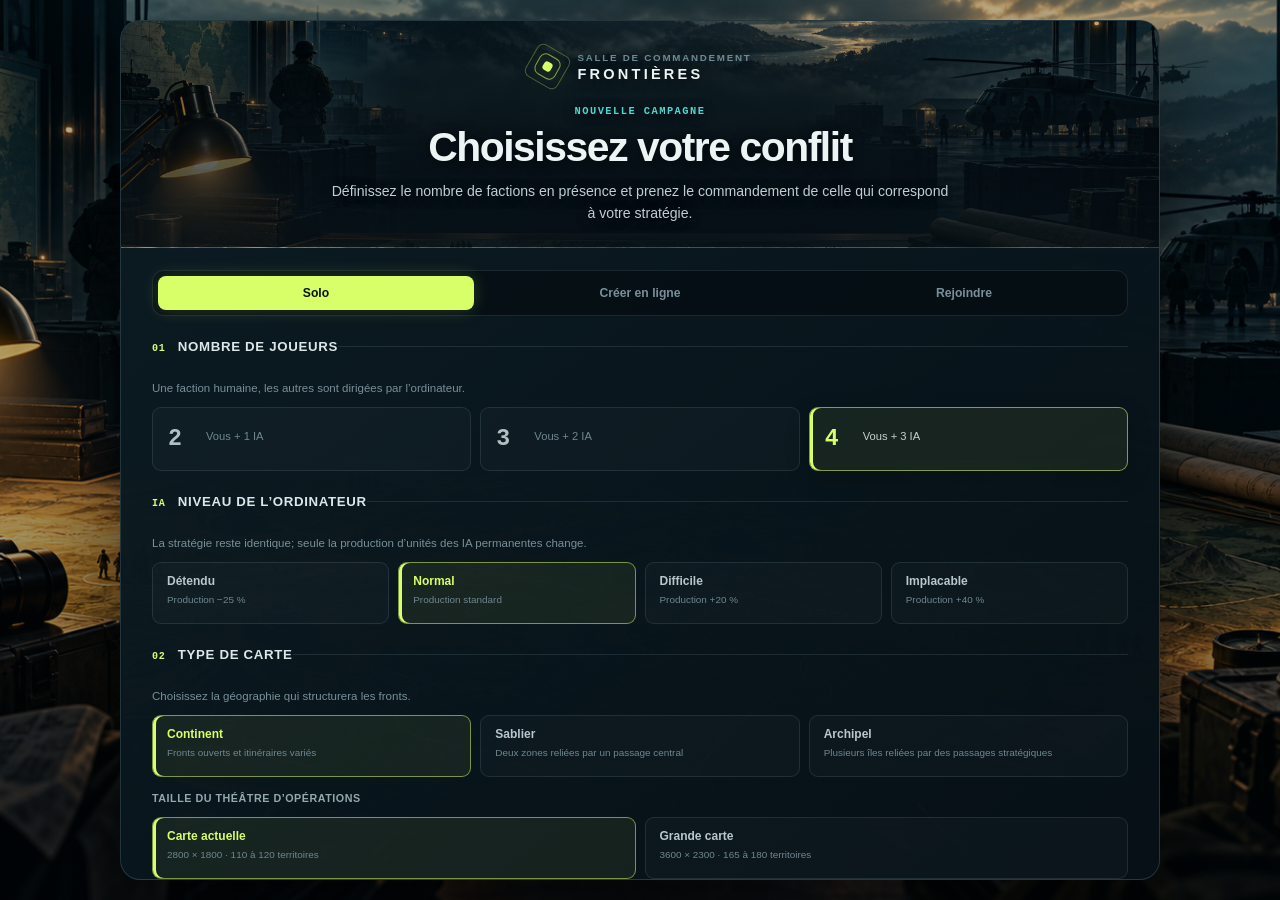
==== index.html @ a3533eb6 "IA" ====
<!doctype html>
<html lang="fr">
<head>
    <meta charset="utf-8">
    <meta name="viewport" content="width=device-width, initial-scale=1">
    <meta name="theme-color" content="#071219">
    <meta name="description" content="Frontières — prototype de conquête stratégique en temps réel.">
    <title>Frontières — Conquête en temps réel</title>
    <link rel="stylesheet" href="css/style.css">
</head>
<body>
    <section class="lobby-overlay" id="game-lobby" role="dialog" aria-modal="true" aria-labelledby="lobby-title">
        <div class="lobby-panel">
            <header class="lobby-header">
                <div class="lobby-brand">
                    <div class="brand-mark" aria-hidden="true"><span></span><span></span><span></span></div>
                    <div>
                        <p class="eyebrow">Salle de commandement</p>
                        <span>FRONTIÈRES</span>
                    </div>
                </div>
                <p class="lobby-kicker">Nouvelle campagne</p>
                <h1 id="lobby-title">Choisissez votre conflit</h1>
                <p class="lobby-intro">Définissez le nombre de factions en présence et prenez le commandement de celle qui correspond à votre stratégie.</p>
            </header>

            <form id="lobby-form" class="lobby-form">
                <div class="lobby-mode-choices" role="radiogroup" aria-label="Mode de jeu">
                    <label><input type="radio" name="gameMode" value="solo" checked><span>Solo</span></label>
                    <label><input type="radio" name="gameMode" value="host"><span>Créer en ligne</span></label>
                    <label><input type="radio" name="gameMode" value="join"><span>Rejoindre</span></label>
                </div>

                <fieldset class="lobby-section multiplayer-section" id="multiplayer-options" hidden>
                    <legend><span>01</span> Salon multijoueur</legend>
                    <div class="multiplayer-grid">
                        <label>Votre nom<input type="text" name="playerName" maxlength="24" value="Commandant" autocomplete="nickname"></label>
                        <label id="room-code-field" hidden>Code du salon<input type="text" name="roomCode" minlength="6" maxlength="6" pattern="[A-Za-z0-9]{6}" placeholder="ABC123" autocomplete="one-time-code" aria-describedby="join-code-help"></label>
                        <label id="team-size-field">Format<select name="teamSize"><option value="1">1 contre 1</option><option value="2">2 contre 2</option><option value="3">3 contre 3</option></select></label>
                        <label id="opponent-mode-field">Équipe adverse<select name="opponentMode"><option value="ai">Intelligence artificielle</option><option value="human">Joueurs humains</option></select></label>
                        <label id="preferred-team-field" hidden>Équipe souhaitée<select name="preferredTeam"><option value="1">Équipe 1</option><option value="2">Équipe 2</option></select></label>
                    </div>
                    <p class="network-note">La partie en ligne nécessite Live Server. Une déconnexion conserve votre place pendant 30 secondes.</p>
                    <div class="multiplayer-join-action" id="multiplayer-join-action" hidden>
                        <span id="join-code-help">Le code contient six caractères et provient du joueur qui a créé le salon.</span>
                        <button class="button button-primary" id="join-room" type="submit">Rejoindre le salon</button>
                    </div>
                </fieldset>

                <fieldset class="lobby-section" id="solo-player-options">
                    <legend><span>01</span> Nombre de joueurs</legend>
                    <p>Une faction humaine, les autres sont dirigées par l’ordinateur.</p>
                    <div class="player-count-choices">
                        <label class="player-count-choice">
                            <input type="radio" name="playerCount" value="2">
                            <strong>2</strong>
                            <span>Vous + 1 IA</span>
                        </label>
                        <label class="player-count-choice">
                            <input type="radio" name="playerCount" value="3">
                            <strong>3</strong>
                            <span>Vous + 2 IA</span>
                        </label>
                        <label class="player-count-choice">
                            <input type="radio" name="playerCount" value="4" checked>
                            <strong>4</strong>
                            <span>Vous + 3 IA</span>
                        </label>
                    </div>
                </fieldset>

                <fieldset class="lobby-section" id="ai-difficulty-options">
                    <legend><span>IA</span> Niveau de l’ordinateur</legend>
                    <p>La stratégie reste identique; seule la production d’unités des IA permanentes change.</p>
                    <div class="ai-difficulty-choices">
                        <label><input type="radio" name="aiDifficulty" value="relaxed"><span><strong>Détendu</strong><small>Production −25 %</small></span></label>
                        <label><input type="radio" name="aiDifficulty" value="normal" checked><span><strong>Normal</strong><small>Production standard</small></span></label>
                        <label><input type="radio" name="aiDifficulty" value="hard"><span><strong>Difficile</strong><small>Production +20 %</small></span></label>
                        <label><input type="radio" name="aiDifficulty" value="relentless"><span><strong>Implacable</strong><small>Production +40 %</small></span></label>
                    </div>
                </fieldset>

                <fieldset class="lobby-section" id="map-options">
                    <legend><span>02</span> Type de carte</legend>
                    <p>Choisissez la géographie qui structurera les fronts.</p>
                    <div class="map-type-choices">
                        <label><input type="radio" name="mapType" value="standard" checked><span><strong>Continent</strong><small>Fronts ouverts et itinéraires variés</small></span></label>
                        <label><input type="radio" name="mapType" value="hourglass"><span><strong>Sablier</strong><small>Deux zones reliées par un passage central</small></span></label>
                        <label><input type="radio" name="mapType" value="archipelago"><span><strong>Archipel</strong><small>Plusieurs îles reliées par des passages stratégiques</small></span></label>
                    </div>
                    <p class="lobby-subheading">Taille du théâtre d’opérations</p>
                    <div class="map-size-choices">
                        <label><input type="radio" name="mapSize" value="standard" checked><span><strong>Carte actuelle</strong><small>2800 × 1800 · 110 à 120 territoires</small></span></label>
                        <label><input type="radio" name="mapSize" value="large"><span><strong>Grande carte</strong><small>3600 × 2300 · 165 à 180 territoires</small></span></label>
                    </div>
                </fieldset>

                <fieldset class="lobby-section faction-section">
                    <legend><span>03</span> Votre faction</legend>
                    <p>Chaque faction possède un avantage qui change votre manière de conquérir.</p>
                    <div class="faction-choices" id="lobby-factions"></div>
                </fieldset>

                <footer class="lobby-footer">
                    <p id="lobby-summary" aria-live="polite"></p>
                    <div class="lobby-footer-actions">
                        <a class="button button-secondary help-link" href="aide.html" target="_blank" rel="noopener">? Aide</a>
                        <button class="button button-primary lobby-start" id="start-game" type="submit">Lancer la partie</button>
                    </div>
                </footer>

                <section class="room-waiting" id="room-waiting" hidden aria-live="polite">
                    <div class="room-waiting-heading">
                        <div><span>CODE DU SALON</span><strong id="room-code-display">------</strong></div>
                        <button class="button button-secondary room-leave" id="leave-room" type="button">Quitter ce salon</button>
                    </div>
                    <p id="room-status">Connexion au salon…</p>
                    <div class="room-player-list" id="room-player-list"></div>
                </section>
            </form>
        </div>
    </section>

    <section class="research-overlay" id="research-screen" role="dialog" aria-modal="true" aria-labelledby="research-title" hidden>
        <div class="research-panel">
            <header class="research-header">
                <div>
                    <p class="eyebrow">Direction scientifique</p>
                    <h2 id="research-title">Arbre de recherche</h2>
                    <p>Une seule technologie peut être étudiée à la fois. Les avantages débloqués sont permanents et cumulatifs.</p>
                </div>
                <button class="research-close" id="close-research" type="button" aria-label="Fermer l’écran de recherche">×</button>
            </header>

            <section class="research-current" aria-live="polite">
                <div class="research-current-icon" id="research-current-icon">⌬</div>
                <div class="research-current-copy">
                    <span class="status-label">Recherche en cours</span>
                    <strong id="research-current-name">Aucune recherche sélectionnée</strong>
                    <span id="research-current-detail">Choisissez un premier palier dans l’un des quatre axes.</span>
                </div>
                <div class="research-progress-block">
                    <div class="research-progress-labels">
                        <span id="research-progress-time">EN ATTENTE</span>
                        <strong id="research-progress-percent">0 %</strong>
                    </div>
                    <div class="research-progress-track"><span id="research-progress-bar"></span></div>
                    <small id="research-rate">Vitesse scientifique ×1,00</small>
                </div>
            </section>

            <div class="research-tree" id="research-tree"></div>
            <footer class="research-footer">
                <span class="live-dot"></span>
                La simulation et les recherches des autres factions continuent pendant que cet écran est ouvert.
            </footer>
        </div>
    </section>

    <section class="victory-overlay" id="victory-screen" role="dialog" aria-modal="true" aria-labelledby="victory-title" hidden>
        <div class="victory-panel">
            <header class="victory-header">
                <p class="eyebrow" id="victory-outcome">Campagne terminée</p>
                <h2 id="victory-title">DOMINATION</h2>
                <p id="victory-subtitle">Une équipe contrôle désormais le continent.</p>
                <div class="victory-meta">
                    <span id="victory-duration">00:00</span>
                    <span>Domination</span>
                    <span id="victory-map">Carte #000000</span>
                </div>
            </header>
            <section class="victory-team" id="victory-team" aria-live="polite"></section>
            <div class="victory-standings" id="victory-standings"></div>
            <footer class="victory-actions">
                <button class="button button-secondary" id="victory-observe" type="button">Voir la carte</button>
                <button class="button button-primary" id="victory-restart" type="button">Nouvelle campagne</button>
            </footer>
        </div>
    </section>

    <div class="app-shell" id="game-app" inert aria-hidden="true">
        <header class="topbar">
            <div class="brand-block">
                <div class="brand-mark" aria-hidden="true"><span></span><span></span><span></span></div>
                <div>
                    <p class="eyebrow">Simulation stratégique</p>
                    <h1>FRONTIÈRES</h1>
                </div>
            </div>

            <section class="commander-status" aria-label="État de votre faction">
                <div class="faction-badge">
                    <span class="faction-dot" id="player-faction-dot"></span>
                    <div>
                        <span class="status-label">Commandement</span>
                        <strong id="player-faction-name">Empire</strong>
                    </div>
                </div>
                <div class="stat-divider"></div>
                <div class="top-stat">
                    <span class="status-label">Territoires</span>
                    <strong id="territory-count">1</strong>
                </div>
                <div class="top-stat">
                    <span class="status-label">Armée totale</span>
                    <strong id="total-units">20</strong>
                </div>
                <div class="top-stat food-stat" id="food-stat">
                    <span class="status-label">Nourriture</span>
                    <strong id="food-supply">20 / 200</strong>
                </div>
                <div class="top-stat accent-stat">
                    <span class="status-label">Production</span>
                    <strong id="production-rate">+12/min</strong>
                </div>
            </section>

            <div class="top-actions">
                <button class="button button-secondary match-summary-button" id="match-summary" type="button" hidden>Bilan</button>
                <div class="ability-controls" aria-label="Capacités stratégiques">
                    <button class="ability-button missile" id="ability-missile" type="button" title="Missile tactique">
                        <span>☄</span><span>Missile<small id="ability-missile-status">Verrouillé</small></span>
                    </button>
                    <button class="ability-button reinforcement" id="ability-reinforcement" type="button" title="Mobilisation d’urgence">
                        <span>+</span><span>Renfort<small id="ability-reinforcement-status">Verrouillé</small></span>
                    </button>
                    <button class="ability-button paratrooper" id="ability-paratrooper" type="button" title="Largage de parachutistes">
                        <span>♢</span><span>Parachutistes<small id="ability-paratrooper-status">Verrouillé</small></span>
                    </button>
                    <button class="ability-button nuclear" id="ability-nuclear" type="button" title="Bombe nucléaire">
                        <span>☢</span><span>Nucléaire<small id="ability-nuclear-status">Verrouillé</small></span>
                    </button>
                    <button class="ability-button blackout" id="ability-blackout" type="button" title="Brouillage électronique d’une équipe ennemie">
                        <span>▦</span><span>Blackout<small id="ability-blackout-status">Verrouillé</small></span>
                    </button>
                </div>
                <button class="button button-secondary research-button" id="open-research" type="button">
                    <span class="button-icon">⌬</span>
                    <span>Recherche<small id="research-top-status">Disponible</small></span>
                </button>
                <a class="button button-secondary help-link top-help-link" href="aide.html" target="_blank" rel="noopener" title="Ouvrir le manuel dans un nouvel onglet" aria-label="Ouvrir l’aide dans un nouvel onglet">
                    <span class="button-icon">?</span>
                </a>
                <button class="button button-secondary" id="toggle-pause" type="button" aria-pressed="false">
                    <span class="button-icon" id="pause-icon">Ⅱ</span>
                    <span id="pause-label">Pause</span>
                </button>
            </div>
        </header>

        <main class="game-layout">
            <section class="map-card" aria-label="Carte stratégique">
                <canvas id="game-canvas" aria-label="Carte des territoires générée aléatoirement"></canvas>

                <div class="blackout-overlay" id="blackout-overlay" hidden aria-live="assertive">
                    <div class="blackout-alert">
                        <span>COMMUNICATIONS INTERROMPUES</span>
                        <strong>BLACKOUT</strong>
                        <small><span id="blackout-source">Brouillage ennemi</span> · <b id="blackout-countdown">18 S</b></small>
                    </div>
                </div>

                <section class="attack-panel attack-popup" id="attack-panel" hidden role="dialog" aria-modal="false" aria-labelledby="attack-popup-title">
                    <header class="attack-popup-header">
                        <span id="attack-popup-title">Ordre tactique</span>
                        <button id="attack-cancel-button" type="button" title="Annuler la cible" aria-label="Annuler la cible">×</button>
                    </header>
                    <div class="attack-route">
                        <div>
                            <span class="detail-label">Origine</span>
                            <strong id="attack-source">—</strong>
                        </div>
                        <span class="route-arrow" id="route-arrow">⟶</span>
                        <div class="route-target">
                            <span class="detail-label">Cible</span>
                            <strong id="attack-target">—</strong>
                        </div>
                    </div>
                    <div class="route-summary" id="route-summary" hidden></div>
                    <div class="continuous-options" id="continuous-control" hidden>
                        <label class="continuous-control">
                            <input type="checkbox" id="continuous-route">
                            <span class="continuous-switch" aria-hidden="true"></span>
                            <span>
                                <strong>Flux continu</strong>
                                <small>Transmettre chaque nouvelle unité produite</small>
                            </span>
                        </label>
                        <label class="relay-all-control" id="relay-all-control">
                            <input type="checkbox" id="relay-all-reinforcements">
                            <span class="relay-check" aria-hidden="true">✓</span>
                            <span>
                                <strong>Tout relayer · Hub</strong>
                                <small>Envoie la garnison disponible puis toutes les arrivées</small>
                            </span>
                        </label>
                    </div>
                    <div id="unit-send-controls">
                        <label class="unit-control" for="attack-units">
                            <span>Unités à envoyer</span>
                            <output id="attack-output">1</output>
                        </label>
                        <input type="range" id="attack-units" min="1" max="1" value="1">
                        <div class="range-labels"><span>1</span><span id="attack-max">1 max.</span></div>
                    </div>
                    <button class="button attack-button" id="attack-button" type="button">
                        Lancer l’offensive <span>⟶</span>
                    </button>
                </section>

                <div class="map-corner map-meta">
                    <span class="live-dot"></span>
                    <span id="simulation-status">SIMULATION ACTIVE</span>
                    <span class="meta-separator">•</span>
                    <span id="map-seed">CARTE #000000</span>
                </div>

                <div class="map-corner map-help" id="map-help">
                    <span class="mouse-icon" aria-hidden="true"></span>
                    <span>Shift + clic : groupe · Clic milieu : convergence · Clic droit : convoi · Ctrl + glisser droit : transfert · Alt + glisser droit : flux</span>
                </div>

                <div class="map-legend" aria-label="Légende des factions" id="faction-legend"></div>
                <section class="minimap-panel" id="minimap-panel" aria-label="Mini-carte stratégique">
                    <header class="minimap-header">
                        <span><i></i> Vue stratégique</span>
                        <button id="toggle-minimap" type="button" aria-expanded="true" title="Réduire la mini-carte">−</button>
                    </header>
                    <div class="minimap-body">
                        <canvas id="minimap-canvas" aria-label="Mini-carte — cliquez ou glissez pour déplacer la caméra"></canvas>
                        <span class="minimap-hint">Cliquer ou glisser pour naviguer</span>
                    </div>
                </section>
                <div class="map-navigation" aria-label="Navigation de la carte">
                    <button id="zoom-out" type="button" title="Dézoomer" aria-label="Dézoomer">−</button>
                    <span id="zoom-level">72 %</span>
                    <button id="zoom-in" type="button" title="Zoomer" aria-label="Zoomer">+</button>
                    <button id="center-map" type="button" title="Recentrer sur votre faction" aria-label="Recentrer sur votre faction">⌖</button>
                </div>
                <div class="toast" id="toast" role="status" aria-live="polite"></div>
            </section>

            <aside class="side-panel" aria-label="Informations du territoire">
                <div class="panel-heading">
                    <div>
                        <p class="eyebrow">Renseignement</p>
                        <h2 id="territory-name">Aucun territoire</h2>
                    </div>
                    <span class="territory-id" id="territory-id">—</span>
                </div>

                <div id="empty-selection" class="empty-state">
                    <div class="radar-visual" aria-hidden="true">
                        <span></span><span></span><span></span>
                    </div>
                    <h3>En attente d’ordres</h3>
                    <p>Cliquez sur un territoire coloré pour afficher ses renseignements et préparer une offensive.</p>
                </div>

                <div id="territory-details" class="territory-details" hidden>
                    <div class="owner-row">
                        <span class="owner-swatch" id="owner-swatch"></span>
                        <div>
                            <span class="detail-label">Contrôle</span>
                            <strong id="owner-name">Neutre</strong>
                        </div>
                        <div class="unit-total">
                            <span class="detail-label">Unités</span>
                            <strong id="selected-units">0</strong>
                        </div>
                    </div>

                    <div class="detail-grid">
                        <div class="detail-card">
                            <span class="detail-icon" id="terrain-icon">◇</span>
                            <span class="detail-label">Terrain</span>
                            <strong id="terrain-name">Plaine</strong>
                        </div>
                        <div class="detail-card">
                            <span class="detail-icon">◆</span>
                            <span class="detail-label">Ressource</span>
                            <strong id="resource-name">Aucune</strong>
                        </div>
                    </div>

                    <section class="production-mode-panel" id="production-mode-panel" hidden>
                        <div class="section-title-row">
                            <h3>Affectation du territoire</h3>
                            <span id="production-mode-status">RECRUTEMENT</span>
                        </div>
                        <div class="production-mode-buttons">
                            <button id="mode-units" type="button">⚔ Recruter</button>
                            <button id="mode-food" type="button">♨ Nourriture</button>
                            <button id="mode-research" type="button">⌬ Recherche</button>
                        </div>
                        <p id="production-mode-detail"></p>
                    </section>

                    <section class="railroad-panel" id="railroad-panel" hidden>
                        <div class="section-title-row">
                            <h3>Infrastructure ferroviaire</h3>
                            <span class="railroad-status" id="railroad-status">À RECHERCHER</span>
                        </div>
                        <div class="railroad-progress" id="railroad-progress" hidden><span id="railroad-progress-bar"></span></div>
                        <p id="railroad-detail">Recherchez Réseau ferroviaire dans l’axe Construction.</p>
                        <button class="railroad-build-button" id="railroad-build" type="button">Construire · 45 s</button>
                    </section>

                    <section class="building-panel" id="building-panel" hidden>
                        <div class="section-title-row">
                            <h3 id="building-name">Bâtiment territorial</h3>
                            <span class="building-status" id="building-status">À RECHERCHER</span>
                        </div>
                        <div class="building-progress" id="building-progress" hidden><span id="building-progress-bar"></span></div>
                        <p id="building-detail">Les bâtiments disponibles dépendent du terrain.</p>
                        <button class="building-build-button" id="building-build" type="button">Construire</button>
                    </section>

                    <section class="wonder-panel" id="wonder-panel" hidden>
                        <div class="section-title-row">
                            <h3 id="wonder-name">Merveille nationale</h3>
                            <span class="wonder-status" id="wonder-status">À RECHERCHER</span>
                        </div>
                        <div class="wonder-progress" id="wonder-progress" hidden><span id="wonder-progress-bar"></span></div>
                        <select id="wonder-choice" aria-label="Merveille à construire" hidden></select>
                        <p id="wonder-detail">Terminez une recherche ultime pour débloquer une merveille.</p>
                        <button class="wonder-build-button" id="wonder-build" type="button">Construire la merveille</button>
                    </section>

                    <section class="bonus-section">
                        <div class="section-title-row">
                            <h3>Avantages locaux</h3>
                            <span class="production-chip" id="territory-production">+0/min</span>
                        </div>
                        <ul class="bonus-list" id="bonus-list"></ul>
                    </section>

                    <section class="airport-panel" id="airport-panel" hidden>
                        <div class="section-title-row">
                            <h3>Escadrille automatique</h3>
                            <span class="airport-status" id="airport-status">PRÊTE</span>
                        </div>
                        <p id="airport-detail">Les bombardiers recherchent automatiquement une cible ennemie visible dans un rayon de quatre frontières.</p>
                    </section>

                    <section class="active-route-panel" id="active-route-panel" hidden>
                        <div class="section-title-row">
                            <h3>Flux logistique actif</h3>
                            <span class="route-status" id="active-route-status">EN LIGNE</span>
                        </div>
                        <div class="active-route-line">
                            <span id="active-route-source">—</span>
                            <span>⇢</span>
                            <strong id="active-route-target">—</strong>
                        </div>
                        <div class="route-stats">
                            <span><strong id="route-dispatched">0</strong> expédiées</span>
                            <span><strong id="route-delivered">0</strong> livrées</span>
                            <span id="route-relayed-row" hidden><strong id="route-relayed">0</strong> relayées</span>
                        </div>
                        <button class="stop-route-button" id="stop-route-button" type="button">Arrêter le flux</button>
                    </section>

                    <div class="selection-tip" id="selection-tip">
                        <span>⌖</span>
                        <p>Clic gauche sur un voisin pour agir. Recliquer désélectionne. Clic milieu fait converger la production ; Ctrl transfère et Alt crée un flux.</p>
                    </div>
                </div>
            </aside>
        </main>

    </div>

    <script defer src="js/data/territoryTypes.js"></script>
    <script defer src="js/data/factions.js"></script>
    <script defer src="js/data/installations.js"></script>
    <script defer src="js/data/technologies.js"></script>
    <script defer src="js/data/wonders.js"></script>
    <script defer src="js/data/buildings.js"></script>
    <script defer src="js/data/worldEvents.js"></script>
    <script defer src="js/data/mapSizes.js"></script>
    <script defer src="js/network/firebaseConfig.js"></script>
    <script defer src="js/utils/geometry.js"></script>
    <script defer src="js/game/Territory.js"></script>
    <script defer src="js/game/Faction.js"></script>
    <script defer src="js/game/Army.js"></script>
    <script defer src="js/game/ReinforcementRoute.js"></script>
    <script defer src="js/game/GameState.js"></script>
    <script defer src="js/game/MapGenerator.js"></script>
    <script defer src="js/game/CombatSystem.js"></script>
    <script defer src="js/game/EventSystem.js"></script>
    <script defer src="js/game/AISystem.js"></script>
    <script defer src="js/game/TeamSignalSystem.js"></script>
    <script defer src="js/game/Game.js"></script>
    <script defer src="js/audio/AudioManager.js"></script>
    <script defer src="js/render/TeamSignalRenderer.js"></script>
    <script defer src="js/render/MapRenderer.js"></script>
    <script defer src="js/render/MiniMapRenderer.js"></script>
    <script defer src="js/input/InputManager.js"></script>
    <script defer src="js/ui/LobbyController.js"></script>
    <script defer src="js/network/FirebaseMultiplayer.js"></script>
    <script defer src="js/ui/UIController.js"></script>
    <script defer src="js/ui/TeamSignalController.js"></script>
    <script defer src="js/ui/LogisticsMenuController.js"></script>
    <script defer src="js/main.js"></script>
</body>
</html>
---- css/style.css ----
:root {
    color-scheme: dark;
    --bg: #050b10;
    --surface: #0a141b;
    --surface-2: #0d1b24;
    --surface-3: #13242e;
    --line: rgba(158, 190, 202, 0.14);
    --line-strong: rgba(158, 190, 202, 0.25);
    --text: #ecf4f4;
    --muted: #79909a;
    --soft: #a7b9bf;
    --accent: #d8ff68;
    --accent-dark: #7fa923;
    --danger: #ff685f;
    --cyan: #4ed7d0;
    --panel-width: 350px;
    --radius: 15px;
    --font: Inter, ui-sans-serif, -apple-system, BlinkMacSystemFont, "Segoe UI", sans-serif;
    --mono: "SFMono-Regular", Consolas, "Liberation Mono", monospace;
}

* { box-sizing: border-box; }

html, body { min-height: 100%; }

body {
    margin: 0;
    color: var(--text);
    background:
        radial-gradient(circle at 50% -20%, rgba(33, 89, 98, 0.22), transparent 38rem),
        linear-gradient(180deg, #081116 0%, var(--bg) 58%);
    font-family: var(--font);
    overflow-x: hidden;
}

body.lobby-open { overflow: hidden; }

.lobby-overlay {
    position: fixed;
    inset: 0;
    z-index: 100;
    display: grid;
    grid-template-columns: minmax(0, 1fr);
    place-items: center;
    padding: 20px;
    overflow-y: auto;
    background:
        linear-gradient(180deg, rgba(3, 9, 13, .2), rgba(3, 9, 13, .48)),
        url("../Image/lobby-command.png") center / cover no-repeat,
        #03090d;
    isolation: isolate;
}

.lobby-overlay::before {
    content: "";
    position: fixed;
    inset: 0;
    z-index: -2;
    pointer-events: none;
    opacity: .2;
    background-image:
        linear-gradient(rgba(126, 175, 184, .09) 1px, transparent 1px),
        linear-gradient(90deg, rgba(126, 175, 184, .09) 1px, transparent 1px);
    background-size: 46px 46px;
    mask-image: radial-gradient(circle at center, #000, transparent 78%);
}

.lobby-panel {
    width: min(1040px, 100%);
    min-width: 0;
    max-width: 100%;
    max-height: calc(100vh - 40px);
    overflow-y: auto;
    border: 1px solid rgba(146, 190, 200, .2);
    border-radius: 20px;
    background: linear-gradient(145deg, rgba(12, 28, 36, .98), rgba(6, 16, 22, .98));
    box-shadow: 0 35px 100px rgba(0, 0, 0, .6), inset 0 1px rgba(255, 255, 255, .025);
    scrollbar-width: thin;
    scrollbar-color: #28424b transparent;
}

.lobby-header {
    padding: 27px 31px 22px;
    border-bottom: 1px solid rgba(215, 183, 112, .28);
    text-align: center;
    background:
        linear-gradient(180deg, rgba(3, 9, 13, .25), rgba(6, 16, 22, .88)),
        url("../Image/lobby-command.png") center 24% / cover no-repeat;
    text-shadow: 0 2px 12px #03090d;
}
.lobby-brand { display: inline-flex; align-items: center; gap: 12px; margin-bottom: 20px; text-align: left; }
.lobby-brand > div:last-child > span { display: block; margin-top: 3px; font-size: .91rem; font-weight: 750; letter-spacing: .22em; }
.lobby-kicker { margin: 0 0 7px; color: var(--cyan); font: 700 .65rem var(--mono); letter-spacing: .14em; text-transform: uppercase; }
.lobby-header h1 { margin: 0; font-size: clamp(1.65rem, 4vw, 2.55rem); letter-spacing: -.035em; }
.lobby-intro { max-width: 620px; margin: 10px auto 0; color: #bfced0; font-size: .88rem; line-height: 1.55; }
.lobby-form { padding: 22px 31px 28px; }
.lobby-mode-choices { display: grid; grid-template-columns: repeat(3, 1fr); gap: 8px; margin-bottom: 22px; padding: 5px; border: 1px solid var(--line); border-radius: 12px; background: rgba(2, 10, 14, .55); }
.lobby-mode-choices label { cursor: pointer; }
.lobby-mode-choices input { position: absolute; opacity: 0; pointer-events: none; }
.lobby-mode-choices span { display: block; padding: 10px 8px; border-radius: 8px; color: var(--muted); font-size: .76rem; font-weight: 750; text-align: center; }
.lobby-mode-choices input:checked + span { color: #071219; background: var(--accent); box-shadow: 0 0 18px rgba(216, 255, 104, .18); }
.multiplayer-grid { display: grid; grid-template-columns: repeat(2, minmax(0, 1fr)); gap: 12px; margin-top: 14px; }
.multiplayer-grid label { color: #94a9ae; font-size: .7rem; font-weight: 700; letter-spacing: .04em; text-transform: uppercase; }
.multiplayer-grid input, .multiplayer-grid select { width: 100%; margin-top: 7px; padding: 11px 12px; border: 1px solid var(--line); border-radius: 8px; outline: 0; color: #e8f1f1; background: #091820; font: 650 .82rem var(--mono); }
.multiplayer-grid input:focus, .multiplayer-grid select:focus { border-color: var(--cyan); box-shadow: 0 0 0 3px rgba(63, 209, 199, .1); }
.multiplayer-grid input[name="roomCode"] { text-transform: uppercase; letter-spacing: .14em; }
.network-note { margin-top: 12px !important; color: #6f8990 !important; }
.multiplayer-join-action { margin-top: 15px; padding: 13px; display: grid; grid-template-columns: minmax(0, 1fr) 240px; align-items: center; gap: 14px; border: 1px solid rgba(216,255,104,.28); border-radius: 10px; background: linear-gradient(120deg, rgba(216,255,104,.07), rgba(78,215,208,.035)); box-shadow: 0 12px 28px rgba(0,0,0,.15); }
.multiplayer-join-action span { color: #91a8ab; font-size: .68rem; line-height: 1.45; }
.multiplayer-join-action .button { width: 100%; }
.multiplayer-join-action .button:disabled { opacity: .55; cursor: wait; }
.room-waiting { margin-top: 22px; padding: 16px; border: 1px solid rgba(63, 209, 199, .2); border-radius: 12px; background: rgba(6, 24, 31, .65); }
.room-waiting-heading { display: flex; align-items: center; justify-content: space-between; gap: 16px; }
.room-waiting-heading > div { display: grid; gap: 4px; }
.room-waiting-heading span { color: var(--muted); font: 650 .62rem var(--mono); letter-spacing: .12em; }
.room-waiting-heading strong { color: var(--accent); font: 800 1.3rem var(--mono); letter-spacing: .2em; user-select: all; }
.room-leave { flex: 0 0 auto; padding: 8px 12px; color: #c4d1d3; font-size: .65rem; }
.room-leave:disabled { opacity: .55; cursor: wait; }
.room-waiting > p { margin: 9px 0 13px; color: #9bb0b5; font-size: .72rem; }
.room-player-list { display: grid; grid-template-columns: repeat(2, minmax(0, 1fr)); gap: 7px; }
.room-player-list > div { display: grid; grid-template-columns: 9px 1fr; column-gap: 8px; padding: 9px 10px; border: 1px solid var(--line); border-radius: 8px; background: rgba(2, 10, 14, .45); }
.room-player-dot { grid-row: 1 / 3; align-self: center; width: 8px; height: 8px; border-radius: 50%; background: var(--player-color); box-shadow: 0 0 9px var(--player-color); }
.room-player-list strong { color: #dce9ea; font-size: .72rem; }
.room-player-list small { color: var(--muted); font-size: .62rem; }
.lobby-section { min-width: 0; margin: 0; padding: 0; border: 0; }
.lobby-section + .lobby-section { margin-top: 23px; padding-top: 22px; border-top: 1px solid var(--line); }
.lobby-section legend { padding: 0; color: #dbe7e8; font-size: .83rem; font-weight: 730; letter-spacing: .05em; text-transform: uppercase; }
.lobby-section legend span { margin-right: 8px; color: var(--accent); font: 650 .63rem var(--mono); }
.lobby-section > p { margin: 6px 0 13px; color: var(--muted); font-size: .72rem; }

.player-count-choices { display: grid; grid-template-columns: repeat(3, minmax(0, 1fr)); gap: 9px; }
.player-count-choice, .faction-choice {
    min-width: 0;
    position: relative;
    border: 1px solid var(--line);
    background: rgba(255, 255, 255, .025);
    cursor: pointer;
    transition: border-color .18s, background .18s, transform .18s, box-shadow .18s;
}
.player-count-choice:hover, .faction-choice:hover { transform: translateY(-2px); border-color: var(--line-strong); background: rgba(255, 255, 255, .04); }
.player-count-choice { min-height: 64px; padding: 11px 14px 10px 53px; border-radius: 9px; }
.player-count-choice input, .faction-choice input { position: absolute; opacity: 0; pointer-events: none; }
.player-count-choice strong { position: absolute; left: 15px; top: 50%; transform: translateY(-50%); color: #afc0c4; font: 700 1.45rem var(--mono); }
.player-count-choice span { display: block; margin-top: 11px; color: #6f8790; font-size: .7rem; }
.player-count-choice:has(input:checked) { border-color: rgba(216, 255, 104, .55); background: rgba(216, 255, 104, .07); box-shadow: inset 3px 0 var(--accent), 0 8px 25px rgba(0, 0, 0, .18); }
.player-count-choice:has(input:checked) strong { color: var(--accent); }
.player-count-choice:has(input:checked) span { color: #c5d1d0; }
.player-count-choice:has(input:focus-visible), .faction-choice:has(input:focus-visible) { outline: 2px solid var(--accent); outline-offset: 2px; }

.map-type-choices, .map-size-choices, .ai-difficulty-choices { display: grid; gap: 9px; }
.map-type-choices { grid-template-columns: repeat(3, minmax(0, 1fr)); }
.map-size-choices { grid-template-columns: repeat(2, minmax(0, 1fr)); }
.ai-difficulty-choices { grid-template-columns: repeat(4, minmax(0, 1fr)); }
.lobby-subheading { margin-top: 15px !important; color: #94a9ae !important; font-size: .67rem !important; font-weight: 700; letter-spacing: .05em; text-transform: uppercase; }
.map-type-choices label, .map-size-choices label, .ai-difficulty-choices label { cursor: pointer; }
.map-type-choices input, .map-size-choices input, .ai-difficulty-choices input { position: absolute; opacity: 0; pointer-events: none; }
.map-type-choices label > span, .map-size-choices label > span, .ai-difficulty-choices label > span { min-height: 62px; padding: 11px 14px; display: block; border: 1px solid var(--line); border-radius: 9px; background: rgba(255,255,255,.022); transition: border-color .18s, background .18s, transform .18s; }
.map-type-choices label:hover > span, .map-size-choices label:hover > span, .ai-difficulty-choices label:hover > span { transform: translateY(-1px); border-color: var(--line-strong); }
.map-type-choices strong, .map-type-choices small, .map-size-choices strong, .map-size-choices small, .ai-difficulty-choices strong, .ai-difficulty-choices small { display: block; }
.map-type-choices strong, .map-size-choices strong, .ai-difficulty-choices strong { color: #b8c8cc; font-size: .75rem; }
.map-type-choices small, .map-size-choices small, .ai-difficulty-choices small { margin-top: 6px; color: #6f8790; font-size: .62rem; }
.map-type-choices input:checked + span, .map-size-choices input:checked + span, .ai-difficulty-choices input:checked + span { border-color: rgba(216,255,104,.52); background: rgba(216,255,104,.065); box-shadow: inset 3px 0 var(--accent); }
.map-type-choices input:checked + span strong, .map-size-choices input:checked + span strong, .ai-difficulty-choices input:checked + span strong { color: var(--accent); }
.map-type-choices input:focus-visible + span, .map-size-choices input:focus-visible + span, .ai-difficulty-choices input:focus-visible + span { outline: 2px solid var(--accent); outline-offset: 2px; }

.faction-choices { display: grid; grid-template-columns: repeat(4, minmax(0, 1fr)); gap: 10px; }
.faction-choice { min-height: 126px; padding: 14px; border-radius: 11px; overflow: hidden; }
.faction-choice::after { content: ""; position: absolute; left: 0; right: 0; bottom: 0; height: 3px; background: var(--faction-color); opacity: .26; }
.faction-choice.selected { border-color: color-mix(in srgb, var(--faction-color) 70%, white 8%); background: color-mix(in srgb, var(--faction-color) 10%, transparent); box-shadow: 0 12px 32px rgba(0, 0, 0, .23); }
.faction-choice.selected::after { opacity: 1; box-shadow: 0 0 15px var(--faction-color); }
.faction-choice-top { display: flex; align-items: center; gap: 9px; }
.faction-choice-top strong { min-width: 0; font-size: .82rem; overflow: hidden; text-overflow: ellipsis; }
.faction-emblem { flex: 0 0 auto; width: 31px; height: 31px; display: grid; place-items: center; border: 1px solid color-mix(in srgb, var(--faction-color) 55%, transparent); border-radius: 8px; color: var(--faction-accent); background: color-mix(in srgb, var(--faction-color) 14%, transparent); font: 750 .77rem var(--mono); }
.faction-selected-marker { margin-left: auto; color: var(--faction-accent); opacity: 0; font-size: .8rem; }
.faction-choice.selected .faction-selected-marker { opacity: 1; }
.faction-choice-bonus { display: block; margin-top: 12px; color: #8299a1; font-size: .66rem; line-height: 1.45; }
.faction-choice.selected .faction-choice-bonus { color: #b6c7c9; }

.lobby-footer { margin-top: 24px; padding-top: 20px; border-top: 1px solid var(--line); display: flex; align-items: center; justify-content: space-between; gap: 22px; }
.lobby-footer p { margin: 0; color: #94a9ae; font-size: .74rem; line-height: 1.45; }
.lobby-footer-actions { flex: 0 0 auto; display: flex; align-items: center; gap: 9px; }
.lobby-start { flex: 0 0 auto; min-width: 250px; }
.lobby-start:disabled { opacity: .55; cursor: wait; }

.app-shell { transition: opacity .25s, filter .25s, transform .25s; }
.lobby-open .app-shell { opacity: .14; filter: blur(10px); transform: scale(.99); pointer-events: none; }
.research-open { overflow: hidden; }
.research-open .app-shell { opacity: .16; filter: blur(8px); transform: scale(.992); pointer-events: none; }

.research-overlay {
    position: fixed;
    inset: 0;
    z-index: 90;
    padding: 22px;
    display: grid;
    place-items: center;
    overflow-y: auto;
    background:
        radial-gradient(circle at 50% 0, rgba(70, 154, 162, .16), transparent 34rem),
        rgba(2, 8, 12, .92);
    backdrop-filter: blur(10px);
}
.research-panel {
    width: min(1380px, 100%);
    max-height: calc(100vh - 44px);
    overflow-y: auto;
    border: 1px solid rgba(145, 191, 199, .22);
    border-radius: 18px;
    background: linear-gradient(145deg, rgba(11, 27, 35, .99), rgba(5, 14, 20, .99));
    box-shadow: 0 35px 110px rgba(0, 0, 0, .72), inset 0 1px rgba(255, 255, 255, .025);
    scrollbar-width: thin;
    scrollbar-color: #29434c transparent;
}
.research-header { padding: 25px 28px 21px; display: flex; align-items: flex-start; justify-content: space-between; gap: 25px; border-bottom: 1px solid var(--line); }
.research-header h2 { margin: 5px 0 0; font-size: clamp(1.4rem, 3vw, 2rem); letter-spacing: -.025em; }
.research-header p:last-child { max-width: 760px; margin: 8px 0 0; color: #80969e; font-size: .76rem; line-height: 1.55; }
.research-close { width: 39px; height: 39px; flex: 0 0 auto; border: 1px solid var(--line); border-radius: 9px; color: #91a7ae; background: rgba(255,255,255,.025); font-size: 1.4rem; cursor: pointer; }
.research-close:hover { color: var(--text); border-color: var(--line-strong); background: rgba(255,255,255,.055); }
.research-current { margin: 18px 28px 0; padding: 14px 16px; display: grid; grid-template-columns: auto minmax(230px, 1fr) minmax(280px, .8fr); align-items: center; gap: 15px; border: 1px solid rgba(216,255,104,.16); border-radius: 11px; background: linear-gradient(90deg, rgba(216,255,104,.055), rgba(78,215,208,.025)); }
.research-current-icon { width: 42px; height: 42px; display: grid; place-items: center; border: 1px solid rgba(216,255,104,.3); border-radius: 10px; color: var(--accent); background: rgba(216,255,104,.07); font: 700 1.1rem var(--mono); box-shadow: 0 0 20px rgba(216,255,104,.07); }
.research-current-copy strong, .research-current-copy > span { display: block; }
.research-current-copy strong { margin-top: 4px; color: #d9e4e3; font-size: .85rem; }
.research-current-copy > span:last-child { margin-top: 4px; color: #718991; font-size: .65rem; }
.research-progress-block { min-width: 0; }
.research-progress-labels { margin-bottom: 7px; display: flex; justify-content: space-between; color: #80969d; font: .59rem var(--mono); }
.research-progress-labels strong { color: var(--accent); }
.research-progress-track { height: 6px; overflow: hidden; border-radius: 9px; background: #1a2b32; }
.research-progress-track span { display: block; width: 0; height: 100%; border-radius: inherit; background: linear-gradient(90deg, var(--cyan), var(--accent)); box-shadow: 0 0 13px rgba(216,255,104,.35); transition: width .18s linear; }
.research-progress-block small { display: block; margin-top: 6px; color: #5c747d; font: .55rem var(--mono); text-align: right; }
.research-tree { padding: 18px 28px 25px; display: grid; grid-template-columns: repeat(4, minmax(0, 1fr)); gap: 13px; }
.research-branch { min-width: 0; padding: 13px; border: 1px solid color-mix(in srgb, var(--branch-color) 20%, transparent); border-radius: 13px; background: color-mix(in srgb, var(--branch-color) 3%, rgba(255,255,255,.012)); }
.research-branch-header { min-height: 58px; display: flex; align-items: center; gap: 11px; padding: 2px 3px 12px; border-bottom: 1px solid color-mix(in srgb, var(--branch-color) 15%, transparent); }
.research-branch-header > span { width: 37px; height: 37px; flex: 0 0 auto; display: grid; place-items: center; border: 1px solid color-mix(in srgb, var(--branch-color) 40%, transparent); border-radius: 9px; color: var(--branch-color); background: color-mix(in srgb, var(--branch-color) 8%, transparent); font-size: 1rem; }
.research-branch-header h3 { margin: 0; color: var(--branch-color); font-size: .82rem; text-transform: uppercase; letter-spacing: .08em; }
.research-branch-header p { margin: 4px 0 0; color: #6f858d; font-size: .6rem; line-height: 1.35; }
.research-branch-track { padding-top: 12px; display: grid; gap: 16px; }
.technology-node { min-width: 0; position: relative; padding: 11px; border: 1px solid var(--line); border-radius: 9px; background: rgba(255,255,255,.018); transition: border-color .18s, background .18s, transform .18s; }
.technology-node + .technology-node::before { content: ""; position: absolute; left: 50%; top: -17px; width: 1px; height: 16px; background: color-mix(in srgb, var(--branch-color) 45%, transparent); }
.research-branch-abilities .technology-node + .technology-node::before { display: none; }
.technology-node.available { border-color: color-mix(in srgb, var(--branch-color) 52%, transparent); background: color-mix(in srgb, var(--branch-color) 7%, transparent); }
.technology-node.available:hover { transform: translateY(-1px); border-color: var(--branch-color); }
.technology-node.active { border-color: var(--branch-color); background: color-mix(in srgb, var(--branch-color) 10%, transparent); box-shadow: inset 3px 0 var(--branch-color), 0 0 24px color-mix(in srgb, var(--branch-color) 9%, transparent); }
.technology-node.completed { border-color: color-mix(in srgb, var(--branch-color) 28%, transparent); background: color-mix(in srgb, var(--branch-color) 4%, transparent); }
.technology-node.waiting { border-color: color-mix(in srgb, var(--branch-color) 25%, transparent); opacity: .72; }
.technology-node.locked { opacity: .48; filter: saturate(.45); }
.technology-node-heading { display: flex; justify-content: space-between; gap: 10px; color: #627880; font: .52rem var(--mono); letter-spacing: .07em; }
.technology-node-heading strong { color: var(--branch-color); font-weight: 650; }
.technology-node h4 { margin: 7px 0 0; color: #d4dfdf; font-size: .75rem; }
.technology-node p { min-height: 31px; margin: 5px 0 0; color: #6e848c; font-size: .59rem; line-height: 1.4; }
.technology-effect { margin-top: 8px; padding: 6px 7px; border-radius: 5px; color: color-mix(in srgb, var(--branch-color) 80%, white 10%); background: color-mix(in srgb, var(--branch-color) 7%, transparent); font-size: .6rem; font-weight: 650; }
.technology-meta { margin-top: 8px; display: flex; justify-content: space-between; gap: 6px; color: #577079; font: .52rem var(--mono); }
.technology-start { width: 100%; min-height: 29px; margin-top: 9px; border: 1px solid color-mix(in srgb, var(--branch-color) 42%, transparent); border-radius: 6px; color: var(--branch-color); background: color-mix(in srgb, var(--branch-color) 8%, transparent); font-size: .57rem; font-weight: 750; letter-spacing: .05em; text-transform: uppercase; cursor: pointer; }
.technology-start:not(:disabled):hover { background: color-mix(in srgb, var(--branch-color) 16%, transparent); }
.technology-start:disabled { border-color: var(--line); color: #60747b; background: rgba(255,255,255,.018); cursor: default; }
.research-footer { min-height: 42px; padding: 0 28px; display: flex; align-items: center; gap: 9px; border-top: 1px solid var(--line); color: #627a82; font-size: .62rem; }

button, input { font: inherit; }
button { color: inherit; }

.app-shell {
    width: min(1800px, 100%);
    min-height: 100vh;
    margin: 0 auto;
    padding: 18px;
    display: grid;
    grid-template-rows: auto minmax(630px, 1fr);
    gap: 12px;
}

.topbar,
.map-card,
.side-panel {
    border: 1px solid var(--line);
    background: rgba(8, 18, 24, 0.88);
    box-shadow: 0 18px 60px rgba(0, 0, 0, 0.22);
}

.topbar {
    position: sticky;
    top: 8px;
    z-index: 20;
    min-height: 86px;
    border-radius: var(--radius);
    padding: 13px 16px;
    display: flex;
    align-items: center;
    gap: 25px;
    background: rgba(8, 18, 24, .96);
    box-shadow: 0 14px 45px rgba(0, 0, 0, .46);
    backdrop-filter: blur(14px);
}

.brand-block { display: flex; align-items: center; gap: 13px; min-width: 212px; }
.brand-block h1 { margin: 1px 0 0; font-size: 1.1rem; letter-spacing: .24em; font-weight: 720; }
.eyebrow { margin: 0; color: #6e8a94; font-size: .61rem; font-weight: 750; letter-spacing: .18em; text-transform: uppercase; }

.brand-mark { width: 37px; height: 37px; position: relative; transform: rotate(30deg); }
.brand-mark span { position: absolute; inset: 0; border: 1px solid rgba(216, 255, 104, .3); border-radius: 7px; }
.brand-mark span:nth-child(2) { inset: 7px; border-color: rgba(216, 255, 104, .58); }
.brand-mark span:nth-child(3) { inset: 14px; background: var(--accent); border: 0; border-radius: 3px; box-shadow: 0 0 18px rgba(216, 255, 104, .45); }

.commander-status { display: flex; align-items: stretch; gap: 25px; flex: 1; }
.faction-badge, .top-stat { display: flex; flex-direction: column; justify-content: center; }
.faction-badge { min-width: 140px; flex-direction: row; align-items: center; justify-content: flex-start; gap: 10px; }
.faction-dot, .owner-swatch { display: block; width: 11px; height: 11px; border-radius: 50%; background: #f2b84b; box-shadow: 0 0 12px currentColor; }
.status-label, .detail-label { display: block; color: var(--muted); font-size: .66rem; letter-spacing: .08em; text-transform: uppercase; }
.faction-badge strong, .top-stat strong { display: block; margin-top: 4px; font-size: .94rem; }
.top-stat strong { font-family: var(--mono); font-weight: 650; }
.accent-stat strong { color: var(--accent); }
.food-stat strong { color: #9ed77a; }
.food-stat.warning strong { color: #f0bf69; }
.food-stat.critical strong { color: #ff766d; text-shadow: 0 0 10px rgba(255,118,109,.28); }
.stat-divider { align-self: center; width: 1px; height: 35px; background: var(--line); }
.top-actions { display: flex; gap: 8px; }
.research-button { display: flex; align-items: center; text-align: left; }
.research-button > span:last-child { line-height: 1; }
.research-button small { max-width: 130px; margin-top: 4px; display: block; overflow: hidden; color: #70878f; font: .52rem var(--mono); text-transform: none; letter-spacing: 0; white-space: nowrap; text-overflow: ellipsis; }
.ability-controls { display: flex; gap: 5px; }
.ability-button { height: 42px; min-width: 78px; padding: 0 7px; display: flex; align-items: center; gap: 6px; border: 1px solid var(--line); border-radius: 7px; color: #899da4; background: rgba(255,255,255,.025); cursor: pointer; }
.ability-button > span:first-child { color: #b58cff; font: 800 1rem var(--mono); }
.ability-button.reinforcement > span:first-child { color: var(--accent); }
.ability-button.paratrooper > span:first-child { color: #7ddcff; }
.ability-button.nuclear > span:first-child { color: #ffcf58; }
.ability-button.blackout > span:first-child { color: #f077ff; }
.ability-button > span:last-child { font-size: .62rem; font-weight: 750; text-align: left; text-transform: uppercase; }
.ability-button small { display: block; margin-top: 3px; color: #60767e; font: .5rem var(--mono); text-transform: none; white-space: nowrap; }
.ability-button.ready { border-color: rgba(181,140,255,.5); color: #e5d8ff; background: rgba(181,140,255,.08); }
.ability-button.reinforcement.ready { border-color: rgba(216,255,104,.45); color: #e9f7c3; background: rgba(216,255,104,.06); }
.ability-button.paratrooper.ready { border-color: rgba(125,220,255,.48); color: #c8f3ff; background: rgba(125,220,255,.07); }
.ability-button.nuclear.ready { border-color: rgba(255,207,88,.52); color: #fff0bd; background: rgba(255,207,88,.075); }
.ability-button.blackout.ready { border-color: rgba(240,119,255,.52); color: #f8d5ff; background: rgba(240,119,255,.075); }
.ability-button.armed { color: #071016; border-color: #b58cff; background: #b58cff; box-shadow: 0 0 18px rgba(181,140,255,.28); }
.ability-button.reinforcement.armed { border-color: var(--accent); background: var(--accent); }
.ability-button.paratrooper.armed { border-color: #7ddcff; background: #7ddcff; box-shadow: 0 0 20px rgba(125,220,255,.3); }
.ability-button.nuclear.armed { border-color: #ffcf58; background: #ffcf58; box-shadow: 0 0 22px rgba(255,172,53,.34); }
.ability-button.blackout.armed { border-color: #f077ff; background: #f077ff; box-shadow: 0 0 22px rgba(240,119,255,.34); }
.ability-button.armed > span:first-child, .ability-button.armed small { color: #17202a; }
.ability-button:disabled { opacity: .42; cursor: not-allowed; }

.button {
    min-height: 43px;
    padding: 0 16px;
    border: 1px solid transparent;
    border-radius: 9px;
    font-size: .74rem;
    font-weight: 750;
    letter-spacing: .06em;
    text-transform: uppercase;
    cursor: pointer;
    transition: transform .15s ease, background .15s ease, border-color .15s ease, filter .15s ease;
}
.button:hover { transform: translateY(-1px); filter: brightness(1.08); }
.button:active { transform: translateY(0); }
.button:focus-visible, input:focus-visible { outline: 2px solid var(--accent); outline-offset: 2px; }
.button-primary { background: var(--accent); color: #142006; box-shadow: 0 0 22px rgba(216,255,104,.12); }
.button-secondary { color: var(--soft); background: rgba(255,255,255,.035); border-color: var(--line); }
.button-secondary[aria-pressed="true"] { color: var(--accent); border-color: rgba(216,255,104,.3); }
.button-icon { margin-right: 7px; font-size: 1rem; }
.help-link { display: inline-flex; align-items: center; justify-content: center; text-decoration: none; }
.lobby-footer .help-link { min-width: 92px; }
.top-help-link { width: 43px; padding: 0; flex: 0 0 43px; }
.top-help-link .button-icon { margin: 0; }

.game-layout { min-height: 0; display: grid; grid-template-columns: minmax(600px, 1fr) var(--panel-width); gap: 12px; }
.map-card { min-width: 0; min-height: 630px; position: relative; overflow: hidden; border-radius: var(--radius); background: #07141b; }
#game-canvas { display: block; width: 100%; height: 100%; cursor: grab; touch-action: none; }
.blackout-overlay { position: absolute; inset: 0; z-index: 6; padding-top: 62px; display: grid; align-items: start; justify-items: center; pointer-events: none; background: repeating-linear-gradient(0deg, rgba(235,94,255,.025) 0 1px, transparent 1px 5px), radial-gradient(circle at center, transparent 35%, rgba(13,0,20,.22)); box-shadow: inset 0 0 85px rgba(226,70,255,.22); }
.blackout-overlay[hidden] { display: none; }
.blackout-alert { min-width: 275px; padding: 11px 18px 10px; border: 1px solid rgba(240,119,255,.62); border-radius: 8px; color: #f8d5ff; background: rgba(21,5,27,.9); box-shadow: 0 0 30px rgba(240,119,255,.2), inset 0 1px rgba(255,255,255,.05); text-align: center; }
.blackout-alert > span { display: block; color: #b989c2; font: 700 .52rem var(--mono); letter-spacing: .18em; }
.blackout-alert strong { display: block; margin: 3px 0 2px; color: #f077ff; font: 850 1.16rem var(--mono); letter-spacing: .24em; text-indent: .24em; text-shadow: 0 0 14px rgba(240,119,255,.65); }
.blackout-alert small { color: #c4a5ca; font: .58rem var(--mono); }
.blackout-alert b { color: #fff; }
.blackout-active #game-canvas { filter: saturate(.7) contrast(1.08); }

.map-corner, .map-legend {
    position: absolute;
    z-index: 2;
    pointer-events: none;
    backdrop-filter: blur(10px);
    background: rgba(5, 13, 18, .72);
    border: 1px solid rgba(166, 202, 213, .12);
    box-shadow: 0 8px 24px rgba(0,0,0,.25);
}
.map-meta { left: 14px; top: 14px; height: 31px; border-radius: 6px; padding: 0 10px; display: flex; align-items: center; gap: 7px; color: #97abb2; font: 600 .59rem/1 var(--mono); letter-spacing: .08em; }
.live-dot { width: 6px; height: 6px; border-radius: 50%; background: var(--accent); box-shadow: 0 0 9px var(--accent); animation: pulse 1.8s infinite; }
.simulation-paused .live-dot { background: #ffbd59; box-shadow: 0 0 9px #ffbd59; animation: none; }
.meta-separator { color: #3b515a; }
.map-help { right: 14px; top: 14px; min-height: 31px; border-radius: 6px; padding: 0 10px; display: flex; align-items: center; gap: 8px; color: #849ba3; font-size: .65rem; }
.mouse-icon { width: 11px; height: 15px; border: 1px solid #728b94; border-radius: 6px; position: relative; }
.mouse-icon::after { content: ""; position: absolute; width: 1px; height: 4px; left: 4px; top: 2px; background: var(--accent); }
.map-legend { left: 14px; bottom: 14px; padding: 9px 11px; border-radius: 7px; display: flex; flex-wrap: wrap; gap: 11px; }
.legend-item { display: flex; align-items: center; gap: 5px; color: #879ba3; font-size: .61rem; }
.legend-dot { width: 7px; height: 7px; border-radius: 2px; }
.legend-mountain { color: #c4ceca; font-size: .72rem; text-shadow: 0 1px 5px #000; }
.legend-lake { color: #72d9df; font-size: .85rem; text-shadow: 0 0 6px rgba(78, 215, 208, .42); }
.legend-cannon { color: #f0c86b; font-size: .78rem; text-shadow: 0 0 6px rgba(240, 200, 107, .45); }
.legend-railroad { color: #f1c46d; font-size: .86rem; font-weight: 900; letter-spacing: -.08em; text-shadow: 0 0 6px rgba(241, 196, 109, .42); }
.legend-farm { color: #aee28a; font-size: .82rem; font-weight: 900; text-shadow: 0 0 6px rgba(158, 215, 122, .45); }
.legend-wonder { color: #ffe08a; font-size: .9rem; font-weight: 900; text-shadow: 0 0 8px rgba(255, 208, 91, .68); }
.legend-fog { display: inline-grid; width: 14px; height: 14px; place-items: center; border: 1px solid rgba(143, 174, 176, .34); border-radius: 50%; background: #071015; color: #91a8aa; font-size: .62rem; }
.map-navigation { position: absolute; right: 14px; bottom: 14px; z-index: 4; height: 34px; display: flex; align-items: center; overflow: hidden; border: 1px solid rgba(166,202,213,.15); border-radius: 7px; background: rgba(5,13,18,.8); box-shadow: 0 8px 24px rgba(0,0,0,.25); backdrop-filter: blur(10px); }
.map-navigation button { width: 34px; height: 34px; padding: 0; border: 0; border-left: 1px solid rgba(166,202,213,.1); color: #a9bdc2; background: transparent; font: 700 1rem var(--mono); cursor: pointer; }
.map-navigation button:first-child { border-left: 0; }
.map-navigation button:hover { color: var(--accent); background: rgba(216,255,104,.07); }
.map-navigation span { min-width: 45px; color: #6f8991; font: .58rem var(--mono); text-align: center; }
.minimap-panel { position: absolute; left: 14px; bottom: 65px; z-index: 4; width: 240px; overflow: hidden; border: 1px solid rgba(154,198,207,.22); border-radius: 9px; background: rgba(4,13,18,.90); box-shadow: 0 12px 34px rgba(0,0,0,.42); backdrop-filter: blur(10px); transition: width .18s ease, border-color .18s ease; }
.minimap-panel:hover { border-color: rgba(177,220,224,.35); }
.minimap-header { height: 29px; padding-left: 9px; display: flex; align-items: center; justify-content: space-between; border-bottom: 1px solid rgba(154,198,207,.12); color: #8ba1a8; font: 650 .55rem var(--mono); letter-spacing: .07em; text-transform: uppercase; }
.minimap-header span { display: flex; align-items: center; gap: 6px; white-space: nowrap; }
.minimap-header i { width: 5px; height: 5px; border-radius: 50%; background: var(--accent); box-shadow: 0 0 7px rgba(216,255,104,.7); }
.minimap-header button { width: 29px; height: 29px; padding: 0; border: 0; border-left: 1px solid rgba(154,198,207,.10); color: #8da5ab; background: transparent; font: 700 .9rem var(--mono); cursor: pointer; }
.minimap-header button:hover { color: var(--accent); background: rgba(216,255,104,.06); }
.minimap-body { position: relative; height: 150px; }
#minimap-canvas { display: block; width: 100%; height: 100%; cursor: crosshair; touch-action: none; }
#minimap-canvas:active { cursor: grabbing; }
.minimap-hint { position: absolute; left: 50%; bottom: 5px; transform: translateX(-50%); padding: 3px 6px; border-radius: 4px; color: rgba(185,207,210,.62); background: rgba(2,8,11,.68); font: .48rem var(--mono); white-space: nowrap; pointer-events: none; opacity: 0; transition: opacity .16s; }
.minimap-panel:hover .minimap-hint { opacity: 1; }
.minimap-panel.collapsed { width: 138px; }
.minimap-panel.collapsed .minimap-header { border-bottom: 0; }
.minimap-panel.collapsed .minimap-body { display: none; }
.minimap-panel.collapsed .minimap-header button { color: var(--accent); }
.toast { position: absolute; left: 50%; bottom: 23px; z-index: 5; transform: translate(-50%, 14px); opacity: 0; pointer-events: none; padding: 9px 14px; border: 1px solid rgba(255,104,95,.35); border-radius: 7px; background: rgba(36,14,16,.91); color: #ffc0bc; font-size: .72rem; transition: opacity .2s, transform .2s; }
.toast.visible { opacity: 1; transform: translate(-50%, 0); }
.team-signal-toggle { position: absolute; left: 14px; top: 58px; z-index: 5; padding: 8px 12px; border: 1px solid #759ba8; border-radius: 7px; background: #091a23ed; color: #e5f5f6; cursor: pointer; }
.team-signal-toggle[aria-pressed="true"] { border-color: #d8ff68; color: #d8ff68; box-shadow: 0 0 0 2px #d8ff6855; }
.team-signal-menu { position: absolute; z-index: 8; width: min(240px, calc(100% - 16px)); padding: 12px; border: 1px solid #93c8d4; border-radius: 10px; background: #091a23f5; box-shadow: 0 14px 35px #0009; }
.team-signal-menu strong { display: block; margin-bottom: 8px; color: #e5f5f6; overflow-wrap: anywhere; }
.team-signal-menu button, .team-signal-feed button { display: block; width: 100%; padding: 9px; margin-top: 5px; border: 1px solid #43616b; border-radius: 6px; color: #eef8fa; background: #102730; text-align: left; cursor: pointer; }
.team-signal-menu button:disabled { opacity: .4; cursor: not-allowed; }
.team-signal-menu button:focus-visible, .team-signal-feed button:focus-visible, .team-signal-toggle:focus-visible { outline: 2px solid #d8ff68; outline-offset: 2px; }
.team-signal-feed { position: absolute; z-index: 5; top: 58px; right: 14px; width: min(260px, 43%); pointer-events: none; }
.team-signal-feed button { pointer-events: auto; border-left-width: 4px; background: #091a23ee; font-size: .72rem; overflow-wrap: anywhere; }
.team-signal-live { position: absolute; width: 1px; height: 1px; overflow: hidden; clip-path: inset(50%); }

.logistics-menu { position: absolute; z-index: 9; width: min(310px, calc(100% - 16px)); padding: 13px; border: 1px solid rgba(78,215,208,.62); border-radius: 10px; background: linear-gradient(145deg, rgba(8,42,45,.98), rgba(5,18,24,.98)); box-shadow: 0 18px 42px rgba(0,0,0,.58), 0 0 24px rgba(78,215,208,.08); backdrop-filter: blur(12px); }
.logistics-menu > strong { display: block; color: #e6f7f6; font-size: .76rem; line-height: 1.35; overflow-wrap: anywhere; }
.logistics-menu > small { display: block; margin: 7px 0 10px; color: #8aa7aa; font-size: .62rem; line-height: 1.45; }
.logistics-menu button { display: block; width: 100%; padding: 9px 10px; border: 1px solid #385b62; border-radius: 6px; color: #dcebec; background: #10272f; text-align: left; cursor: pointer; }
.logistics-menu button + button { margin-top: 6px; }
.logistics-menu .logistics-converge { border-color: rgba(78,215,208,.55); color: #06201f; background: var(--cyan); font-weight: 750; }
.logistics-menu .logistics-cancel { color: #839ba0; background: rgba(255,255,255,.025); }
.logistics-menu button:disabled { opacity: .42; cursor: not-allowed; }
.logistics-menu button:focus-visible { outline: 2px solid var(--accent); outline-offset: 2px; }

.side-panel { min-height: 0; border-radius: var(--radius); padding: 19px; overflow-y: auto; scrollbar-width: thin; scrollbar-color: #263a43 transparent; }
.panel-heading { min-height: 47px; display: flex; align-items: flex-start; justify-content: space-between; padding-bottom: 14px; border-bottom: 1px solid var(--line); }
.panel-heading h2 { margin: 5px 0 0; max-width: 225px; font-size: 1.08rem; font-weight: 680; white-space: nowrap; overflow: hidden; text-overflow: ellipsis; }
.territory-id { min-width: 32px; padding: 5px 6px; border-radius: 5px; color: #78919a; background: rgba(255,255,255,.035); font: .65rem var(--mono); text-align: center; }

.empty-state { padding: 58px 15px 20px; text-align: center; color: var(--muted); }
.empty-state h3 { margin: 22px 0 7px; color: #bbc9cd; font-size: .9rem; }
.empty-state p { margin: 0; font-size: .76rem; line-height: 1.65; }
.radar-visual { width: 78px; height: 78px; margin: auto; position: relative; border: 1px solid rgba(78,215,208,.24); border-radius: 50%; background: repeating-radial-gradient(circle, transparent 0 15px, rgba(78,215,208,.09) 16px 17px); overflow: hidden; }
.radar-visual::before { content: ""; position: absolute; left: 50%; top: 50%; width: 50%; height: 1px; transform-origin: left; background: linear-gradient(90deg, var(--cyan), transparent); animation: radar 3.2s linear infinite; }
.radar-visual::after { content: ""; position: absolute; inset: 50% auto auto 50%; width: 4px; height: 4px; margin: -2px; border-radius: 50%; background: var(--cyan); box-shadow: 17px -18px 0 -1px var(--cyan), -21px 9px 0 -1px var(--cyan); }
.radar-visual span { position: absolute; background: rgba(78,215,208,.12); }
.radar-visual span:first-child { left: 50%; top: 0; width: 1px; height: 100%; }
.radar-visual span:nth-child(2) { left: 0; top: 50%; width: 100%; height: 1px; }

.territory-details { padding-top: 15px; }
.owner-row { display: flex; align-items: center; gap: 10px; min-height: 49px; }
.owner-row strong { display: block; margin-top: 3px; font-size: .84rem; }
.unit-total { margin-left: auto; text-align: right; }
.unit-total strong { color: var(--accent); font: 700 1.25rem var(--mono); }
.detail-grid { display: grid; grid-template-columns: 1fr 1fr; gap: 8px; margin-top: 13px; }
.detail-card { min-width: 0; padding: 10px; border: 1px solid var(--line); border-radius: 8px; background: rgba(255,255,255,.018); }
.detail-card .detail-icon { float: right; color: var(--cyan); font-size: 1rem; }
.detail-card strong { display: block; margin-top: 6px; font-size: .72rem; white-space: nowrap; overflow: hidden; text-overflow: ellipsis; }
.production-mode-panel { margin-top: 16px; padding: 11px; border: 1px solid rgba(158,215,122,.22); border-radius: 9px; background: rgba(97,137,72,.055); }
.production-mode-panel .section-title-row > span { font: 700 .56rem var(--mono); color: #91c575; }
.production-mode-panel.research { border-color: rgba(181,140,255,.3); background: rgba(105,66,156,.07); }
.production-mode-panel.research .section-title-row > span { color: #c2a0ff; }
.production-mode-panel.construction { border-color: rgba(233,189,99,.34); background: rgba(143,95,32,.08); }
.production-mode-panel.construction .section-title-row > span { color: #e9bd63; }
.production-mode-buttons { display: grid; grid-template-columns: repeat(3, minmax(0, 1fr)); gap: 7px; margin-top: 9px; }
.production-mode-buttons button { padding: 8px 5px; border: 1px solid var(--line); border-radius: 6px; color: #81969d; background: rgba(255,255,255,.018); font-size: .62rem; font-weight: 700; cursor: pointer; }
.production-mode-buttons button:hover { border-color: rgba(158,215,122,.4); color: #c9dfbd; }
.production-mode-buttons button:disabled { opacity: .38; cursor: not-allowed; }
.production-mode-buttons button.active { border-color: rgba(158,215,122,.55); color: #10200c; background: #9ed77a; }
.production-mode-buttons #mode-research.active { border-color: rgba(181,140,255,.7); color: #160c25; background: #b58cff; }
.production-mode-panel p { margin: 8px 0 0; color: #71868c; font-size: .61rem; line-height: 1.45; }
.railroad-panel { margin-top: 15px; padding: 11px; border: 1px solid rgba(233,189,99,.24); border-radius: 9px; background: linear-gradient(145deg, rgba(151,101,32,.09), rgba(255,255,255,.012)); }
.railroad-panel.active { border-color: rgba(233,189,99,.42); box-shadow: inset 3px 0 rgba(233,189,99,.55); }
.railroad-panel.building { border-color: rgba(242,183,82,.46); background: linear-gradient(145deg, rgba(184,115,26,.13), rgba(255,255,255,.012)); }
.railroad-status { padding: 3px 5px; border-radius: 4px; color: #d7a94e !important; background: rgba(233,189,99,.09); font: 700 .54rem var(--mono) !important; }
.railroad-panel p { margin: 8px 0 10px; color: #857861; font-size: .61rem; line-height: 1.45; }
.railroad-progress { height: 5px; margin-top: 10px; overflow: hidden; border-radius: 7px; background: rgba(88,64,27,.55); }
.railroad-progress span { display: block; width: 0; height: 100%; border-radius: inherit; background: linear-gradient(90deg, #b7772b, #f0c56e); box-shadow: 0 0 10px rgba(233,189,99,.35); transition: width .18s linear; }
.railroad-build-button { width: 100%; min-height: 33px; border: 1px solid rgba(233,189,99,.35); border-radius: 6px; color: #e7c681; background: rgba(233,189,99,.07); font-size: .61rem; font-weight: 760; letter-spacing: .05em; text-transform: uppercase; cursor: pointer; }
.railroad-build-button:not(:disabled):hover { border-color: rgba(233,189,99,.65); background: rgba(233,189,99,.13); }
.railroad-build-button:disabled { color: #6f6859; border-color: var(--line); background: rgba(255,255,255,.018); cursor: not-allowed; }
.building-panel { margin-top: 12px; padding: 11px; border: 1px solid rgba(158,215,122,.24); border-radius: 9px; background: linear-gradient(145deg, rgba(75,119,55,.10), rgba(255,255,255,.012)); }
.building-panel.active { border-color: rgba(158,215,122,.48); box-shadow: inset 3px 0 rgba(158,215,122,.58); }
.building-panel.building { border-color: rgba(194,216,104,.48); background: linear-gradient(145deg, rgba(112,137,49,.14), rgba(255,255,255,.012)); }
.building-status { padding: 3px 5px; border-radius: 4px; color: #a9dc84 !important; background: rgba(158,215,122,.09); font: 700 .54rem var(--mono) !important; }
.building-panel p { margin: 8px 0 10px; color: #76866d; font-size: .61rem; line-height: 1.45; }
.building-progress { height: 5px; margin-top: 10px; overflow: hidden; border-radius: 7px; background: rgba(48,75,35,.58); }
.building-progress span { display: block; width: 0; height: 100%; border-radius: inherit; background: linear-gradient(90deg, #6b9d4f, #b4df86); box-shadow: 0 0 10px rgba(158,215,122,.35); transition: width .18s linear; }
.building-build-button { width: 100%; min-height: 33px; border: 1px solid rgba(158,215,122,.36); border-radius: 6px; color: #b8df9c; background: rgba(158,215,122,.07); font-size: .61rem; font-weight: 760; letter-spacing: .05em; text-transform: uppercase; cursor: pointer; }
.building-build-button:not(:disabled):hover { border-color: rgba(158,215,122,.68); background: rgba(158,215,122,.13); }
.building-build-button:disabled { color: #64705e; border-color: var(--line); background: rgba(255,255,255,.018); cursor: not-allowed; }
.wonder-panel { margin-top: 12px; padding: 11px; border: 1px solid rgba(255,208,91,.28); border-radius: 9px; background: linear-gradient(145deg, rgba(137,91,31,.13), rgba(89,54,131,.07)); }
.wonder-panel.active { border-color: rgba(255,224,138,.68); box-shadow: inset 3px 0 rgba(255,208,91,.72), 0 0 16px rgba(255,208,91,.07); }
.wonder-panel.building { border-color: rgba(255,190,78,.58); background: linear-gradient(145deg, rgba(173,102,27,.16), rgba(103,63,145,.08)); }
.wonder-status { padding: 3px 5px; border-radius: 4px; color: #ffe08a !important; background: rgba(255,208,91,.10); font: 700 .54rem var(--mono) !important; }
.wonder-panel p { margin: 8px 0 10px; color: #9d8d72; font-size: .61rem; line-height: 1.45; }
.wonder-progress { height: 5px; margin-top: 10px; overflow: hidden; border-radius: 7px; background: rgba(83,54,24,.65); }
.wonder-progress span { display: block; width: 0; height: 100%; border-radius: inherit; background: linear-gradient(90deg, #d17c2e, #ffe08a, #b58cff); box-shadow: 0 0 12px rgba(255,208,91,.48); transition: width .18s linear; }
#wonder-choice { width: 100%; margin: 9px 0 0; padding: 8px; border: 1px solid rgba(255,208,91,.28); border-radius: 6px; color: #f1d99c; background: #101a1f; font: 700 .64rem var(--sans); }
.wonder-build-button { width: 100%; min-height: 35px; border: 1px solid rgba(255,208,91,.45); border-radius: 6px; color: #ffe5a2; background: linear-gradient(135deg, rgba(193,126,37,.18), rgba(125,82,170,.12)); font-size: .61rem; font-weight: 780; letter-spacing: .055em; text-transform: uppercase; cursor: pointer; }
.wonder-build-button:not(:disabled):hover { border-color: rgba(255,224,138,.82); background: linear-gradient(135deg, rgba(214,145,49,.27), rgba(146,96,194,.18)); }
.wonder-build-button:disabled { color: #746b59; border-color: var(--line); background: rgba(255,255,255,.018); cursor: not-allowed; }
.bonus-section { margin-top: 18px; }
.section-title-row { display: flex; align-items: center; justify-content: space-between; gap: 10px; }
.section-title-row h3 { margin: 0; color: #9eb0b6; font-size: .65rem; letter-spacing: .1em; text-transform: uppercase; }
.section-title-row > span { color: #637b84; font-size: .63rem; }
.production-chip { padding: 4px 6px; border-radius: 5px; color: var(--accent) !important; background: rgba(216,255,104,.07); font-family: var(--mono); }
.bonus-list { list-style: none; margin: 9px 0 0; padding: 0; display: grid; gap: 5px; }
.bonus-list li { position: relative; padding: 7px 8px 7px 23px; border-radius: 5px; background: rgba(255,255,255,.022); color: #8ea2a9; font-size: .67rem; }
.bonus-list li::before { content: "+"; position: absolute; left: 8px; color: var(--accent); font-family: var(--mono); }
.bonus-list li.rare { color: #f5d595; background: rgba(235,174,62,.07); }
.bonus-list li.rare::before { content: "★"; color: #f0b84d; }
.bonus-list li.world-event { color: #ffc08e; background: rgba(255, 126, 70, .085); }
.bonus-list li.world-event::before { content: "!"; color: #ff844d; font-weight: 800; }

.attack-panel { position: absolute; z-index: 7; width: min(310px, calc(100% - 24px)); max-height: calc(100% - 24px); margin: 0; padding: 13px; overflow-y: auto; border: 1px solid rgba(255,104,95,.48); border-radius: 10px; background: linear-gradient(145deg, rgba(48,19,22,.96), rgba(7,20,25,.97)); box-shadow: 0 18px 46px rgba(0,0,0,.58), 0 0 0 1px rgba(255,255,255,.025); backdrop-filter: blur(12px); pointer-events: auto; scrollbar-width: thin; scrollbar-color: #493137 transparent; animation: attack-popup-in .14s ease-out; }
.attack-panel.reinforcement { border-color: rgba(78,215,208,.5); background: linear-gradient(145deg, rgba(9,42,44,.97), rgba(7,20,25,.97)); }
.attack-popup-header { margin: -3px -3px 10px; padding: 0 0 8px; display: flex; align-items: center; justify-content: space-between; border-bottom: 1px solid rgba(255,255,255,.08); }
.attack-popup-header > span { color: #d6e1e2; font: 750 .57rem var(--mono); letter-spacing: .11em; text-transform: uppercase; }
.attack-popup-header button { width: 25px; height: 25px; padding: 0; border: 1px solid rgba(255,255,255,.1); border-radius: 5px; color: #8fa2a7; background: rgba(255,255,255,.025); font: 700 1rem/1 var(--sans); cursor: pointer; }
.attack-popup-header button:hover { color: #fff; border-color: rgba(255,104,95,.45); background: rgba(255,104,95,.1); }
.attack-route { display: grid; grid-template-columns: 1fr 35px 1fr; align-items: center; }
.attack-route strong { display: block; max-width: 108px; margin-top: 3px; font-size: .68rem; white-space: nowrap; overflow: hidden; text-overflow: ellipsis; }
.route-target { text-align: right; }
.route-arrow { color: var(--danger); text-align: center; }
.attack-panel.reinforcement .route-arrow { color: var(--cyan); }
.route-summary { margin-top: 10px; padding: 7px 8px; border-radius: 5px; color: #9cded8; background: rgba(78,215,208,.07); font: .61rem/1.4 var(--mono); }
.continuous-options { margin-top: 10px; display: grid; gap: 6px; }
.continuous-control { padding: 9px; display: flex; align-items: center; gap: 9px; border: 1px solid rgba(78,215,208,.16); border-radius: 7px; background: rgba(78,215,208,.035); cursor: pointer; }
.continuous-control input { position: absolute; opacity: 0; pointer-events: none; }
.continuous-switch { position: relative; width: 30px; height: 17px; flex: 0 0 auto; border-radius: 10px; background: #263a41; transition: background .16s; }
.continuous-switch::after { content: ""; position: absolute; left: 3px; top: 3px; width: 11px; height: 11px; border-radius: 50%; background: #82969c; transition: transform .16s, background .16s; }
.continuous-control input:checked + .continuous-switch { background: rgba(78,215,208,.35); }
.continuous-control input:checked + .continuous-switch::after { transform: translateX(13px); background: var(--cyan); box-shadow: 0 0 8px rgba(78,215,208,.5); }
.continuous-control strong, .continuous-control small { display: block; }
.continuous-control strong { color: #b9d7d6; font-size: .66rem; }
.continuous-control small { margin-top: 2px; color: #658087; font-size: .57rem; }
.relay-all-control { padding: 8px 9px; display: flex; align-items: center; gap: 9px; border: 1px solid rgba(216,255,104,.14); border-radius: 7px; background: rgba(216,255,104,.025); cursor: pointer; transition: opacity .16s, border-color .16s, background .16s; }
.relay-all-control input { position: absolute; opacity: 0; pointer-events: none; }
.relay-check { width: 18px; height: 18px; flex: 0 0 auto; display: grid; place-items: center; border: 1px solid #405158; border-radius: 4px; color: transparent; background: #17252b; font: 800 .68rem var(--mono); transition: color .16s, background .16s, border-color .16s; }
.relay-all-control:has(input:checked) { border-color: rgba(216,255,104,.34); background: rgba(216,255,104,.06); }
.relay-all-control input:checked + .relay-check { color: #172006; border-color: var(--accent); background: var(--accent); box-shadow: 0 0 9px rgba(216,255,104,.24); }
.relay-all-control strong, .relay-all-control small { display: block; }
.relay-all-control strong { color: #c5d4c6; font-size: .64rem; }
.relay-all-control small { margin-top: 2px; color: #667c72; font-size: .55rem; line-height: 1.3; }
.relay-all-control.disabled { opacity: .38; cursor: not-allowed; }
.unit-control { margin-top: 15px; display: flex; align-items: center; justify-content: space-between; color: #9aabb0; font-size: .68rem; }
.unit-control output { color: var(--text); font: 700 1rem var(--mono); }
#attack-units { width: 100%; height: 4px; margin: 13px 0 5px; appearance: none; border-radius: 9px; background: #243640; accent-color: var(--danger); }
#attack-units::-webkit-slider-thumb { width: 15px; height: 15px; appearance: none; border: 3px solid #381e20; border-radius: 50%; background: var(--danger); cursor: pointer; }
#attack-units::-moz-range-thumb { width: 10px; height: 10px; border: 3px solid #381e20; border-radius: 50%; background: var(--danger); cursor: pointer; }
.range-labels { display: flex; justify-content: space-between; color: #536a73; font: .58rem var(--mono); }
.attack-button { width: 100%; min-height: 39px; margin-top: 12px; color: #270c0c; background: var(--danger); }
.attack-panel.reinforcement .attack-button { color: #06201f; background: var(--cyan); }
.attack-button span { margin-left: 7px; }
.attack-button:disabled { cursor: not-allowed; filter: grayscale(.4); opacity: .45; }
@keyframes attack-popup-in { from { opacity: 0; transform: translateY(5px) scale(.985); } to { opacity: 1; transform: none; } }
.selection-tip { margin-top: 18px; padding: 9px; display: flex; gap: 9px; align-items: flex-start; border-top: 1px solid var(--line); color: #647b84; }
.selection-tip span { color: var(--cyan); }
.selection-tip p { margin: 0; font-size: .65rem; line-height: 1.45; }
.active-route-panel { margin-top: 17px; padding: 11px; border: 1px solid rgba(78,215,208,.25); border-radius: 9px; background: linear-gradient(145deg, rgba(78,215,208,.07), rgba(255,255,255,.01)); }
.airport-panel { margin-top: 17px; padding: 11px; border: 1px solid rgba(91,157,226,.3); border-radius: 9px; background: linear-gradient(145deg, rgba(74,111,165,.15), rgba(255,255,255,.01)); }
.airport-panel p { margin: 8px 0 10px; color: #8da5b6; font-size: .66rem; line-height: 1.45; }
.airport-status { color: #8bc8ff; font: 700 .58rem var(--mono); letter-spacing: .08em; }
.airport-status.reloading { color: #d6a46d; }
.route-status { padding: 3px 5px; border-radius: 4px; color: var(--cyan) !important; background: rgba(78,215,208,.09); font: 600 .56rem var(--mono) !important; }
.route-status.paused { color: #f2c072 !important; background: rgba(242,192,114,.09); }
.active-route-line { margin-top: 10px; display: grid; grid-template-columns: 1fr 24px 1fr; align-items: center; gap: 4px; color: #64878b; font-size: .64rem; }
.active-route-line > span:nth-child(2) { color: var(--cyan); text-align: center; }
.active-route-line strong { color: #c9d7d6; text-align: right; white-space: nowrap; overflow: hidden; text-overflow: ellipsis; }
.active-route-line > span:first-child { white-space: nowrap; overflow: hidden; text-overflow: ellipsis; }
.route-stats { margin-top: 10px; display: flex; flex-wrap: wrap; gap: 7px 13px; color: #647b82; font-size: .58rem; }
.route-stats strong { color: #a9c7c6; font-family: var(--mono); }
.stop-route-button { width: 100%; margin-top: 10px; padding: 7px; border: 1px solid rgba(255,104,95,.2); border-radius: 6px; color: #dd928d; background: rgba(255,104,95,.045); font-size: .59rem; text-transform: uppercase; letter-spacing: .06em; cursor: pointer; }
.stop-route-button:hover { border-color: rgba(255,104,95,.45); background: rgba(255,104,95,.09); }

.victory-open { overflow: hidden; }
.victory-open .app-shell { opacity: .14; filter: blur(9px); transform: scale(.992); pointer-events: none; }
.victory-overlay {
    position: fixed;
    inset: 0;
    z-index: 110;
    display: grid;
    place-items: center;
    padding: 22px;
    overflow-y: auto;
    background:
        radial-gradient(circle at 50% 0, rgba(216,255,104,.14), transparent 32rem),
        radial-gradient(circle at 15% 80%, rgba(78,215,208,.09), transparent 28rem),
        rgba(2,8,12,.94);
    backdrop-filter: blur(10px);
}
.victory-panel { width: min(1220px, 100%); max-height: calc(100vh - 44px); overflow-y: auto; border: 1px solid rgba(216,255,104,.24); border-radius: 20px; background: linear-gradient(145deg, rgba(13,29,35,.99), rgba(5,14,19,.99)); box-shadow: 0 35px 110px rgba(0,0,0,.75), inset 0 1px rgba(255,255,255,.035); scrollbar-width: thin; scrollbar-color: #324a50 transparent; }
.victory-header { padding: 28px 30px 22px; text-align: center; border-bottom: 1px solid var(--line); }
.victory-header .eyebrow { color: var(--accent); }
.victory-header h2 { margin: 5px 0 4px; font-size: clamp(2rem, 6vw, 4rem); letter-spacing: .12em; text-indent: .12em; }
.victory-header > p:last-of-type { margin: 0; color: #91a5aa; font-size: .82rem; }
.victory-meta { margin-top: 16px; display: flex; justify-content: center; gap: 8px; flex-wrap: wrap; }
.victory-meta span { padding: 5px 9px; border: 1px solid var(--line); border-radius: 5px; color: #80969c; background: rgba(255,255,255,.02); font: 650 .58rem var(--mono); letter-spacing: .07em; text-transform: uppercase; }
.victory-team { padding: 15px 25px; display: flex; align-items: center; justify-content: center; gap: 9px; color: #c9d8d8; background: rgba(216,255,104,.035); border-bottom: 1px solid var(--line); font-size: .76rem; }
.victory-team strong { color: var(--accent); }
.victory-team-dots { display: inline-flex; gap: 4px; }
.victory-team-dots i { width: 8px; height: 8px; border-radius: 50%; background: var(--faction-color); box-shadow: 0 0 8px var(--faction-color); }
.victory-standings { padding: 22px 25px 25px; display: grid; grid-template-columns: repeat(2, minmax(0, 1fr)); gap: 13px; }
.victory-player { min-width: 0; overflow: hidden; border: 1px solid var(--line); border-radius: 13px; background: rgba(255,255,255,.018); }
.victory-player.winner { border-color: color-mix(in srgb, var(--player-color) 58%, transparent); box-shadow: inset 3px 0 var(--player-color), 0 12px 35px rgba(0,0,0,.2); }
.victory-player.local-player { background: color-mix(in srgb, var(--player-color) 6%, rgba(255,255,255,.018)); }
.victory-player-heading { padding: 13px 15px 11px; display: flex; align-items: center; gap: 10px; border-bottom: 1px solid var(--line); }
.victory-player-dot { width: 11px; height: 11px; flex: 0 0 auto; border-radius: 50%; background: var(--player-color); box-shadow: 0 0 11px var(--player-color); }
.victory-player-identity { min-width: 0; flex: 1; }
.victory-player-identity strong, .victory-player-identity small { display: block; overflow: hidden; text-overflow: ellipsis; white-space: nowrap; }
.victory-player-identity strong { color: #e4eded; font-size: .8rem; }
.victory-player-identity small { margin-top: 3px; color: #70878e; font-size: .58rem; }
.victory-rank { color: #647c83; font: 650 .57rem var(--mono); text-transform: uppercase; }
.victory-player.winner .victory-rank { color: var(--accent); }
.victory-stat-grid { padding: 12px 15px 14px; display: grid; grid-template-columns: repeat(4, minmax(0, 1fr)); gap: 10px 7px; }
.victory-stat { min-width: 0; }
.victory-stat span, .victory-stat strong { display: block; }
.victory-stat span { min-height: 23px; color: #60777f; font: .5rem/1.25 var(--mono); text-transform: uppercase; }
.victory-stat strong { color: #cbd9d8; font: 700 .84rem var(--mono); }
.victory-actions { padding: 17px 25px 22px; display: flex; justify-content: flex-end; gap: 10px; border-top: 1px solid var(--line); }
.match-summary-button { min-width: 68px; }

[hidden] { display: none !important; }

@keyframes pulse { 0%,100% { opacity: 1; } 50% { opacity: .35; } }
@keyframes radar { to { transform: rotate(360deg); } }

@media (max-width: 1050px) {
    .app-shell { padding: 10px; grid-template-rows: auto auto; }
    .topbar { flex-wrap: wrap; gap: 12px; }
    .brand-block { min-width: 185px; }
    .commander-status { order: 3; flex-basis: 100%; padding-top: 10px; border-top: 1px solid var(--line); justify-content: center; }
    .top-actions { margin-left: auto; }
    .ability-controls { order: -1; }
    .game-layout { grid-template-columns: 1fr; }
    .map-card { min-height: 560px; }
    .side-panel { min-height: 360px; max-height: none; }
    .empty-state { padding: 30px 15px; }
}

@media (max-width: 800px) {
    .lobby-overlay { padding: 10px; }
    .lobby-panel { width: calc(100vw - 20px); max-width: calc(100vw - 20px); max-height: calc(100vh - 20px); }
    .lobby-header { padding: 23px 19px 19px; }
    .lobby-form { padding: 19px; }
    .faction-choices { grid-template-columns: repeat(2, minmax(0, 1fr)); }
    .ai-difficulty-choices { grid-template-columns: repeat(2, minmax(0, 1fr)); }
    .map-type-choices { grid-template-columns: 1fr; }
    .lobby-footer { align-items: stretch; flex-direction: column; gap: 14px; }
    .lobby-footer-actions { width: 100%; }
    .lobby-footer .help-link { flex: 0 0 92px; }
    .lobby-start { width: 100%; min-width: 0; }
    .research-overlay { padding: 10px; }
    .research-panel { max-height: calc(100vh - 20px); }
    .research-header { padding: 20px; }
    .research-current { margin: 14px 20px 0; grid-template-columns: auto 1fr; }
    .research-progress-block { grid-column: 1 / -1; }
    .research-tree { padding: 15px 20px 20px; grid-template-columns: 1fr; }
    .research-footer { padding: 10px 20px; }
    .victory-overlay { padding: 10px; }
    .victory-panel { max-height: calc(100vh - 20px); }
    .victory-standings { grid-template-columns: 1fr; padding: 15px; }
}

@media (max-width: 650px) {
    .lobby-header h1 { font-size: 1.55rem; }
    .lobby-intro { font-size: .78rem; }
    .player-count-choice { min-height: 70px; padding: 8px 6px; text-align: center; }
    .player-count-choice strong { position: static; display: block; transform: none; font-size: 1.2rem; }
    .player-count-choice span { margin-top: 5px; font-size: .57rem; }
    .faction-choice { min-height: 115px; padding: 11px; }
    .multiplayer-join-action { grid-template-columns: 1fr; }
    .room-waiting-heading { align-items: stretch; flex-direction: column; }
    .room-leave { width: 100%; }
    .app-shell { padding: 6px; }
    .topbar { padding: 10px; }
    .brand-block { min-width: 0; }
    .brand-block h1 { font-size: .9rem; }
    .top-actions .button { padding: 0 10px; }
    .top-help-link { min-width: 43px; }
    .ability-button { min-width: 42px; padding: 0 8px; }
    .ability-button > span:last-child { display: none; }
    .button-secondary span:last-child { display: none; }
    .commander-status { gap: 12px; justify-content: space-between; overflow-x: auto; }
    .stat-divider { display: none; }
    .faction-badge { min-width: 110px; }
    .top-stat { min-width: 68px; }
    .map-card { min-height: 480px; }
    .map-help { display: none; }
    .map-legend { right: 8px; left: 8px; bottom: 8px; gap: 7px; }
    .map-navigation { right: 8px; bottom: 50px; }
    .minimap-panel { left: 8px; bottom: 98px; width: 190px; }
    .minimap-body { height: 122px; }
    .game-layout { min-width: 0; }
    .research-header p:last-child { font-size: .68rem; }
    .research-current { margin-right: 12px; margin-left: 12px; padding: 11px; }
    .research-tree { padding-right: 12px; padding-left: 12px; }
    .victory-header { padding: 23px 16px 18px; }
    .victory-stat-grid { grid-template-columns: repeat(2, minmax(0, 1fr)); }
    .victory-actions { padding: 14px 15px 17px; }
    .victory-actions .button { flex: 1; min-width: 0; }
}

@media (prefers-reduced-motion: reduce) {
    *, *::before, *::after { scroll-behavior: auto !important; animation-duration: .01ms !important; animation-iteration-count: 1 !important; }
}
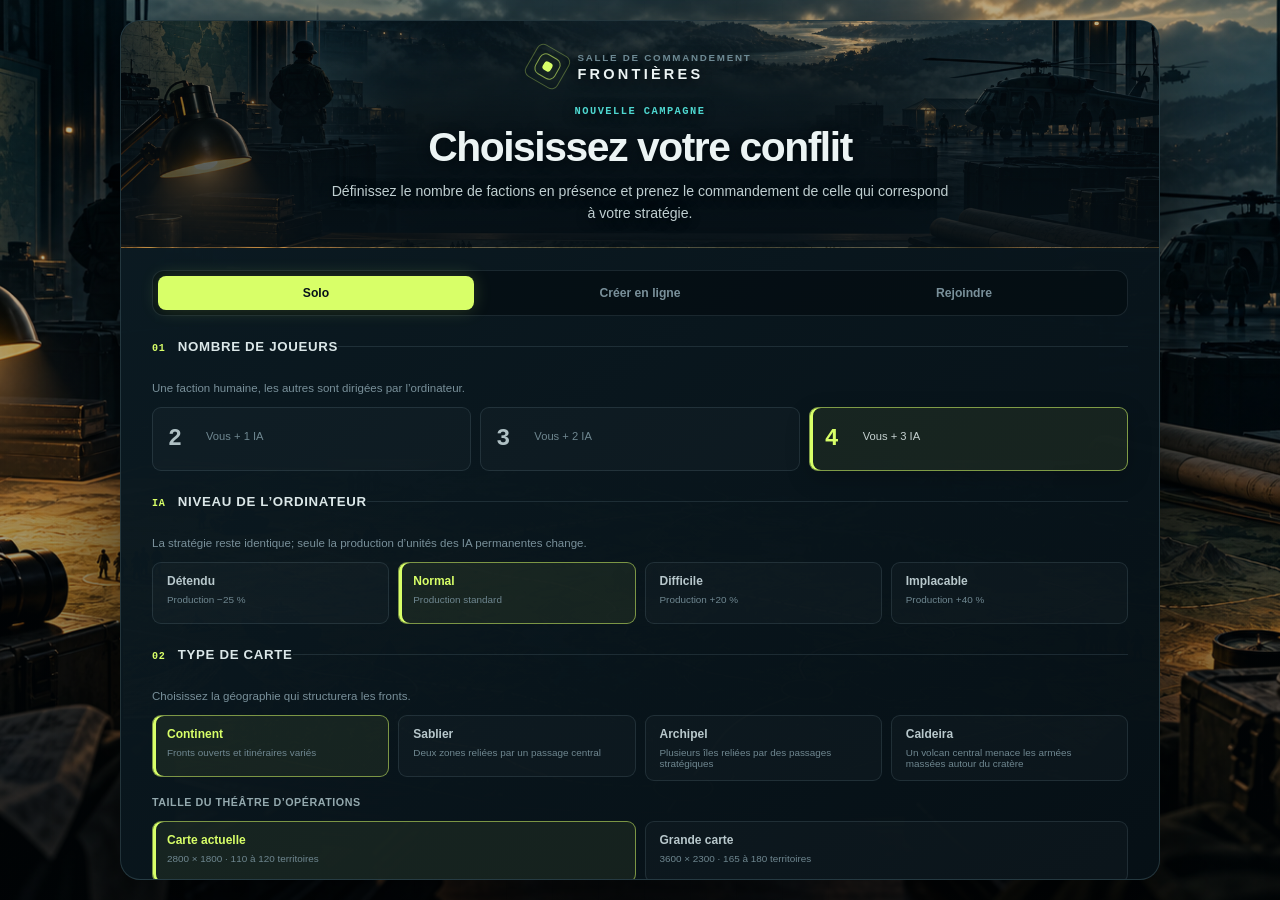
==== commit 9265a0d5: "Ia" ====
--- a/index.html
+++ b/index.html
@@ -87,6 +87,7 @@
                         <label><input type="radio" name="mapType" value="standard" checked><span><strong>Continent</strong><small>Fronts ouverts et itinéraires variés</small></span></label>
                         <label><input type="radio" name="mapType" value="hourglass"><span><strong>Sablier</strong><small>Deux zones reliées par un passage central</small></span></label>
                         <label><input type="radio" name="mapType" value="archipelago"><span><strong>Archipel</strong><small>Plusieurs îles reliées par des passages stratégiques</small></span></label>
+                        <label><input type="radio" name="mapType" value="volcano"><span><strong>Caldeira</strong><small>Un volcan central menace les armées massées autour du cratère</small></span></label>
                     </div>
                     <p class="lobby-subheading">Taille du théâtre d’opérations</p>
                     <div class="map-size-choices">
@@ -170,6 +171,30 @@
                 </div>
             </header>
             <section class="victory-team" id="victory-team" aria-live="polite"></section>
+            <section class="victory-replay" id="victory-replay" aria-labelledby="victory-replay-title">
+                <header class="victory-replay-header">
+                    <div>
+                        <p class="eyebrow">Chronologie de la campagne</p>
+                        <h3 id="victory-replay-title">Progression territoriale</h3>
+                    </div>
+                    <p id="victory-replay-event" aria-live="polite">Déploiement initial des factions.</p>
+                </header>
+                <div class="victory-replay-map">
+                    <canvas id="victory-replay-canvas" aria-label="Carte animée de la progression territoriale"></canvas>
+                    <output id="victory-replay-time">00:00 / 00:00</output>
+                </div>
+                <div class="victory-replay-legend" id="victory-replay-legend"></div>
+                <div class="victory-replay-controls">
+                    <button class="button button-secondary replay-start" id="victory-replay-start" type="button">⏮ Début</button>
+                    <button class="button button-primary replay-play" id="victory-replay-play" type="button" aria-pressed="false">▶ Rejouer</button>
+                    <input id="victory-replay-range" type="range" min="0" max="1" step="1" value="0" aria-label="Position dans la chronologie de la partie">
+                    <div class="victory-replay-speeds" aria-label="Vitesse du replay">
+                        <button type="button" data-replay-speed="1" class="active" aria-pressed="true">×1</button>
+                        <button type="button" data-replay-speed="2" aria-pressed="false">×2</button>
+                        <button type="button" data-replay-speed="4" aria-pressed="false">×4</button>
+                    </div>
+                </div>
+            </section>
             <div class="victory-standings" id="victory-standings"></div>
             <footer class="victory-actions">
                 <button class="button button-secondary" id="victory-observe" type="button">Voir la carte</button>
@@ -317,7 +342,7 @@
 
                 <div class="map-corner map-help" id="map-help">
                     <span class="mouse-icon" aria-hidden="true"></span>
-                    <span>Shift + clic : groupe · Clic milieu : convergence · Clic droit : convoi · Ctrl + glisser droit : transfert · Alt + glisser droit : flux</span>
+                    <span>Shift + clic : groupe · Clic milieu : menu logistique · Clic droit : convoi · Ctrl + glisser droit : transfert · Alt + glisser droit : flux</span>
                 </div>
 
                 <div class="map-legend" aria-label="Légende des factions" id="faction-legend"></div>
@@ -485,6 +510,7 @@
     <script defer src="js/game/Faction.js"></script>
     <script defer src="js/game/Army.js"></script>
     <script defer src="js/game/ReinforcementRoute.js"></script>
+    <script defer src="js/game/MatchTimeline.js"></script>
     <script defer src="js/game/GameState.js"></script>
     <script defer src="js/game/MapGenerator.js"></script>
     <script defer src="js/game/CombatSystem.js"></script>
@@ -496,12 +522,14 @@
     <script defer src="js/render/TeamSignalRenderer.js"></script>
     <script defer src="js/render/MapRenderer.js"></script>
     <script defer src="js/render/MiniMapRenderer.js"></script>
+    <script defer src="js/render/ReplayMapRenderer.js"></script>
     <script defer src="js/input/InputManager.js"></script>
     <script defer src="js/ui/LobbyController.js"></script>
     <script defer src="js/network/FirebaseMultiplayer.js"></script>
     <script defer src="js/ui/UIController.js"></script>
     <script defer src="js/ui/TeamSignalController.js"></script>
     <script defer src="js/ui/LogisticsMenuController.js"></script>
+    <script defer src="js/ui/VictoryReplayController.js"></script>
     <script defer src="js/main.js"></script>
 </body>
 </html>
--- a/css/style.css
+++ b/css/style.css
@@ -148,7 +148,7 @@
 .player-count-choice:has(input:focus-visible), .faction-choice:has(input:focus-visible) { outline: 2px solid var(--accent); outline-offset: 2px; }
 
 .map-type-choices, .map-size-choices, .ai-difficulty-choices { display: grid; gap: 9px; }
-.map-type-choices { grid-template-columns: repeat(3, minmax(0, 1fr)); }
+.map-type-choices { grid-template-columns: repeat(4, minmax(0, 1fr)); }
 .map-size-choices { grid-template-columns: repeat(2, minmax(0, 1fr)); }
 .ai-difficulty-choices { grid-template-columns: repeat(4, minmax(0, 1fr)); }
 .lobby-subheading { margin-top: 15px !important; color: #94a9ae !important; font-size: .67rem !important; font-weight: 700; letter-spacing: .05em; text-transform: uppercase; }
@@ -394,6 +394,7 @@
 .legend-dot { width: 7px; height: 7px; border-radius: 2px; }
 .legend-mountain { color: #c4ceca; font-size: .72rem; text-shadow: 0 1px 5px #000; }
 .legend-lake { color: #72d9df; font-size: .85rem; text-shadow: 0 0 6px rgba(78, 215, 208, .42); }
+.legend-volcano { color: #ff793f; font-size: .82rem; text-shadow: 0 0 7px rgba(255, 80, 31, .62); }
 .legend-cannon { color: #f0c86b; font-size: .78rem; text-shadow: 0 0 6px rgba(240, 200, 107, .45); }
 .legend-railroad { color: #f1c46d; font-size: .86rem; font-weight: 900; letter-spacing: -.08em; text-shadow: 0 0 6px rgba(241, 196, 109, .42); }
 .legend-farm { color: #aee28a; font-size: .82rem; font-weight: 900; text-shadow: 0 0 6px rgba(158, 215, 122, .45); }
@@ -436,9 +437,12 @@
 .logistics-menu { position: absolute; z-index: 9; width: min(310px, calc(100% - 16px)); padding: 13px; border: 1px solid rgba(78,215,208,.62); border-radius: 10px; background: linear-gradient(145deg, rgba(8,42,45,.98), rgba(5,18,24,.98)); box-shadow: 0 18px 42px rgba(0,0,0,.58), 0 0 24px rgba(78,215,208,.08); backdrop-filter: blur(12px); }
 .logistics-menu > strong { display: block; color: #e6f7f6; font-size: .76rem; line-height: 1.35; overflow-wrap: anywhere; }
 .logistics-menu > small { display: block; margin: 7px 0 10px; color: #8aa7aa; font-size: .62rem; line-height: 1.45; }
+.logistics-menu > small.logistics-stop-description { margin-top: 11px; padding-top: 10px; border-top: 1px solid rgba(255,255,255,.07); }
 .logistics-menu button { display: block; width: 100%; padding: 9px 10px; border: 1px solid #385b62; border-radius: 6px; color: #dcebec; background: #10272f; text-align: left; cursor: pointer; }
 .logistics-menu button + button { margin-top: 6px; }
 .logistics-menu .logistics-converge { border-color: rgba(78,215,208,.55); color: #06201f; background: var(--cyan); font-weight: 750; }
+.logistics-menu .logistics-stop { border-color: rgba(255,104,95,.45); color: #ffc1bd; background: rgba(255,104,95,.09); font-weight: 700; }
+.logistics-menu .logistics-stop:not(:disabled):hover { border-color: rgba(255,104,95,.75); background: rgba(255,104,95,.15); }
 .logistics-menu .logistics-cancel { color: #839ba0; background: rgba(255,255,255,.025); }
 .logistics-menu button:disabled { opacity: .42; cursor: not-allowed; }
 .logistics-menu button:focus-visible { outline: 2px solid var(--accent); outline-offset: 2px; }
@@ -612,6 +616,32 @@
 .victory-team strong { color: var(--accent); }
 .victory-team-dots { display: inline-flex; gap: 4px; }
 .victory-team-dots i { width: 8px; height: 8px; border-radius: 50%; background: var(--faction-color); box-shadow: 0 0 8px var(--faction-color); }
+.victory-replay { margin: 22px 25px 0; overflow: hidden; border: 1px solid rgba(108, 173, 180, .22); border-radius: 14px; background: rgba(2, 11, 15, .55); box-shadow: 0 18px 45px rgba(0, 0, 0, .2); }
+.victory-replay-header { min-height: 67px; padding: 13px 16px; display: flex; align-items: center; justify-content: space-between; gap: 18px; border-bottom: 1px solid var(--line); }
+.victory-replay-header .eyebrow { margin: 0 0 3px; color: #728b91; font-size: .5rem; }
+.victory-replay-header h3 { margin: 0; color: #d5e2e1; font-size: .9rem; letter-spacing: .045em; text-transform: uppercase; }
+.victory-replay-header > p { max-width: 56%; margin: 0; color: #96acab; font: .63rem/1.45 var(--mono); text-align: right; }
+.victory-replay-map { position: relative; height: clamp(285px, 37vw, 430px); overflow: hidden; background: #041015; }
+.victory-replay-map canvas { display: block; width: 100%; height: 100%; }
+.victory-replay-map output { position: absolute; right: 12px; bottom: 11px; padding: 5px 8px; border: 1px solid rgba(215, 235, 233, .18); border-radius: 5px; color: #e4eeee; background: rgba(2, 10, 13, .82); box-shadow: 0 4px 16px rgba(0, 0, 0, .35); font: 700 .62rem var(--mono); }
+.victory-replay-legend { min-height: 37px; padding: 8px 13px; display: flex; align-items: center; justify-content: center; flex-wrap: wrap; gap: 7px 15px; border-top: 1px solid rgba(255, 255, 255, .035); border-bottom: 1px solid var(--line); background: rgba(255, 255, 255, .012); }
+.replay-legend-item { display: inline-flex; align-items: center; gap: 6px; color: #82979b; font: .56rem var(--mono); }
+.replay-legend-item i { width: 8px; height: 8px; border-radius: 50%; background: var(--replay-color); box-shadow: 0 0 7px color-mix(in srgb, var(--replay-color) 70%, transparent); }
+.replay-legend-item strong { min-width: 17px; color: var(--replay-color); font-size: .64rem; }
+.victory-replay-controls { padding: 11px 13px 13px; display: grid; grid-template-columns: auto auto minmax(150px, 1fr) auto; align-items: center; gap: 9px; }
+.victory-replay-controls .button { min-height: 34px; padding: 7px 11px; font-size: .6rem; }
+.victory-replay-controls .replay-play { min-width: 95px; }
+#victory-replay-range { --replay-progress: 0%; width: 100%; height: 18px; margin: 0; appearance: none; background: transparent; cursor: pointer; }
+#victory-replay-range::-webkit-slider-runnable-track { height: 4px; border-radius: 9px; background: linear-gradient(90deg, var(--accent) var(--replay-progress), #24383e var(--replay-progress)); }
+#victory-replay-range::-webkit-slider-thumb { width: 15px; height: 15px; margin-top: -5.5px; appearance: none; border: 2px solid #071317; border-radius: 50%; background: var(--accent); box-shadow: 0 0 0 2px rgba(216, 255, 104, .22), 0 0 11px rgba(216, 255, 104, .35); }
+#victory-replay-range::-moz-range-track { height: 4px; border-radius: 9px; background: #24383e; }
+#victory-replay-range::-moz-range-progress { height: 4px; border-radius: 9px; background: var(--accent); }
+#victory-replay-range::-moz-range-thumb { width: 13px; height: 13px; border: 2px solid #071317; border-radius: 50%; background: var(--accent); box-shadow: 0 0 0 2px rgba(216, 255, 104, .22); }
+.victory-replay-speeds { display: inline-flex; overflow: hidden; border: 1px solid var(--line); border-radius: 5px; }
+.victory-replay-speeds button { min-width: 35px; min-height: 32px; border: 0; border-right: 1px solid var(--line); color: #72898e; background: rgba(255, 255, 255, .02); font: 700 .56rem var(--mono); cursor: pointer; }
+.victory-replay-speeds button:last-child { border-right: 0; }
+.victory-replay-speeds button:hover { color: #c9d9d8; background: rgba(255, 255, 255, .05); }
+.victory-replay-speeds button.active { color: #071217; background: var(--accent); }
 .victory-standings { padding: 22px 25px 25px; display: grid; grid-template-columns: repeat(2, minmax(0, 1fr)); gap: 13px; }
 .victory-player { min-width: 0; overflow: hidden; border: 1px solid var(--line); border-radius: 13px; background: rgba(255,255,255,.018); }
 .victory-player.winner { border-color: color-mix(in srgb, var(--player-color) 58%, transparent); box-shadow: inset 3px 0 var(--player-color), 0 12px 35px rgba(0,0,0,.2); }
@@ -672,6 +702,8 @@
     .victory-overlay { padding: 10px; }
     .victory-panel { max-height: calc(100vh - 20px); }
     .victory-standings { grid-template-columns: 1fr; padding: 15px; }
+    .victory-replay { margin: 15px 15px 0; }
+    .victory-replay-map { height: clamp(245px, 55vw, 360px); }
 }
 
 @media (max-width: 650px) {
@@ -708,6 +740,11 @@
     .research-current { margin-right: 12px; margin-left: 12px; padding: 11px; }
     .research-tree { padding-right: 12px; padding-left: 12px; }
     .victory-header { padding: 23px 16px 18px; }
+    .victory-replay-header { align-items: flex-start; flex-direction: column; gap: 7px; }
+    .victory-replay-header > p { max-width: none; text-align: left; }
+    .victory-replay-controls { grid-template-columns: 1fr 1fr; }
+    #victory-replay-range { grid-column: 1 / -1; grid-row: 1; }
+    .victory-replay-speeds { justify-self: end; }
     .victory-stat-grid { grid-template-columns: repeat(2, minmax(0, 1fr)); }
     .victory-actions { padding: 14px 15px 17px; }
     .victory-actions .button { flex: 1; min-width: 0; }
